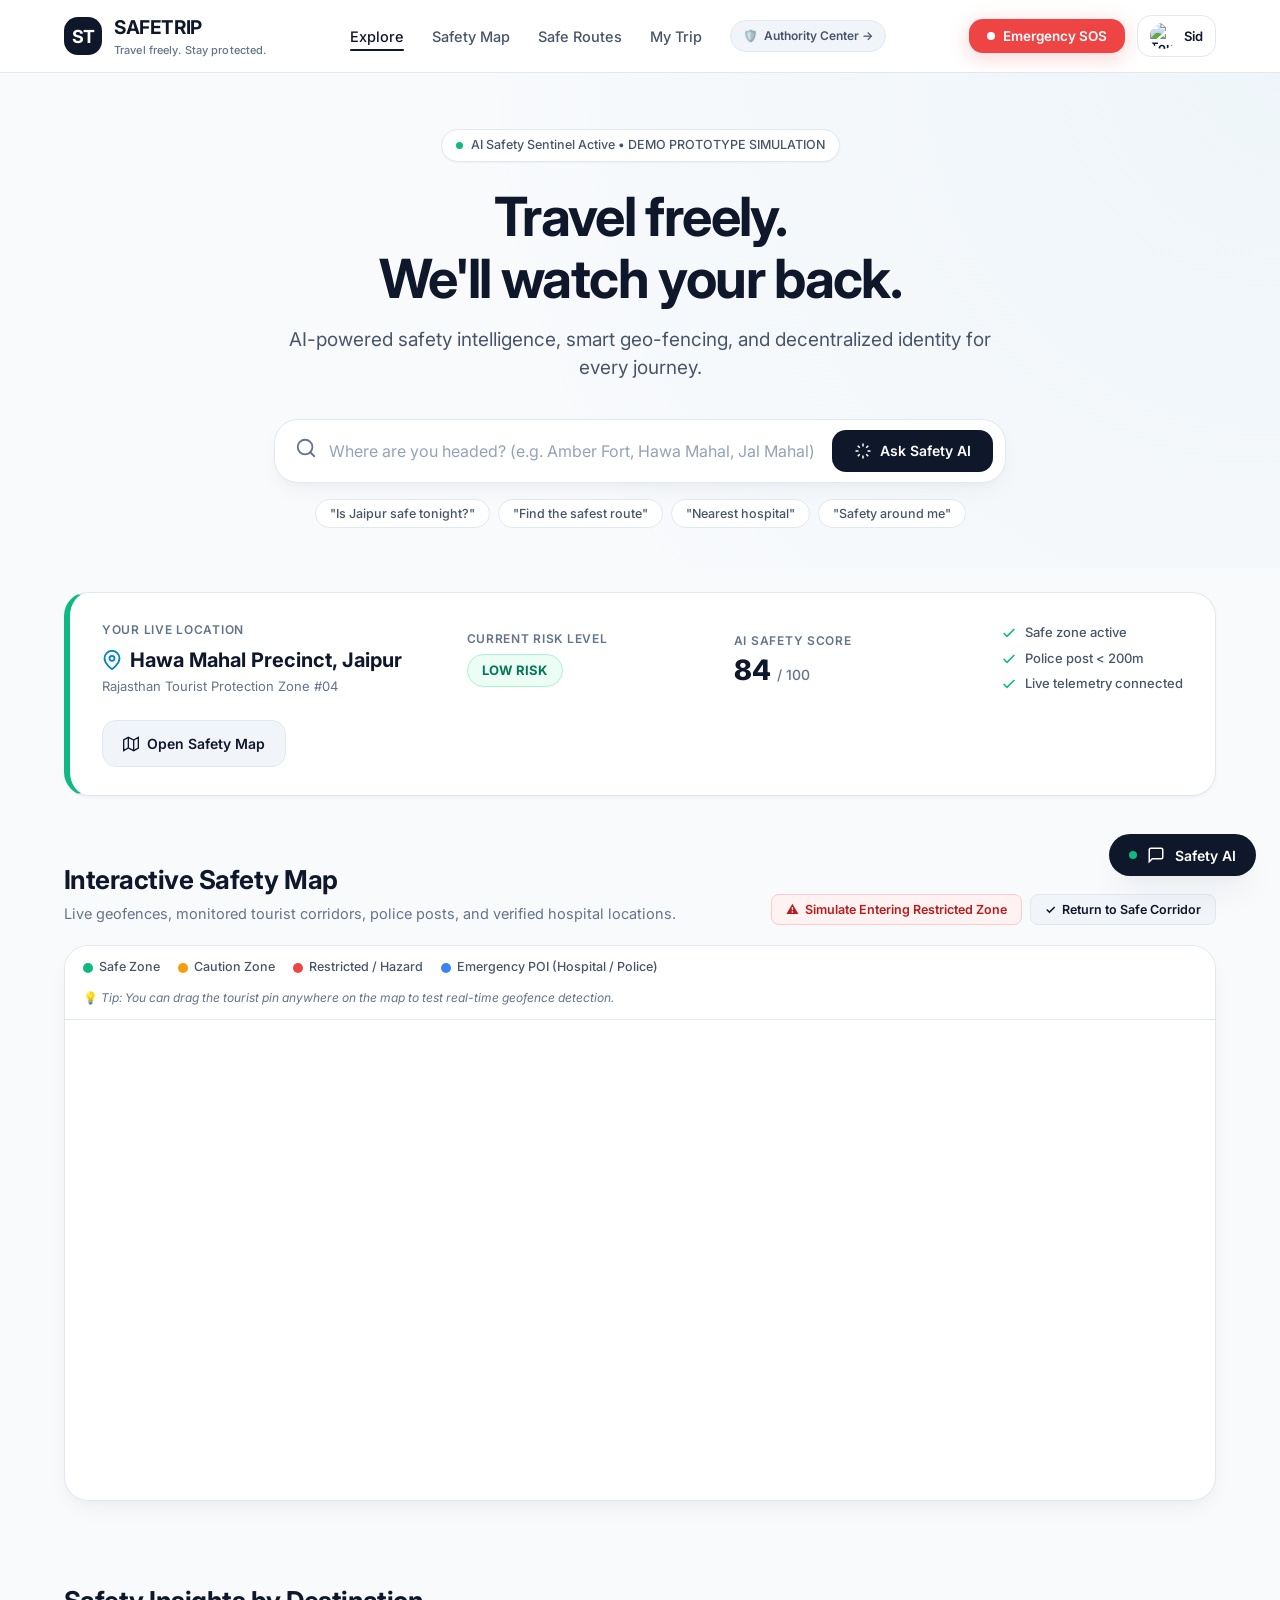
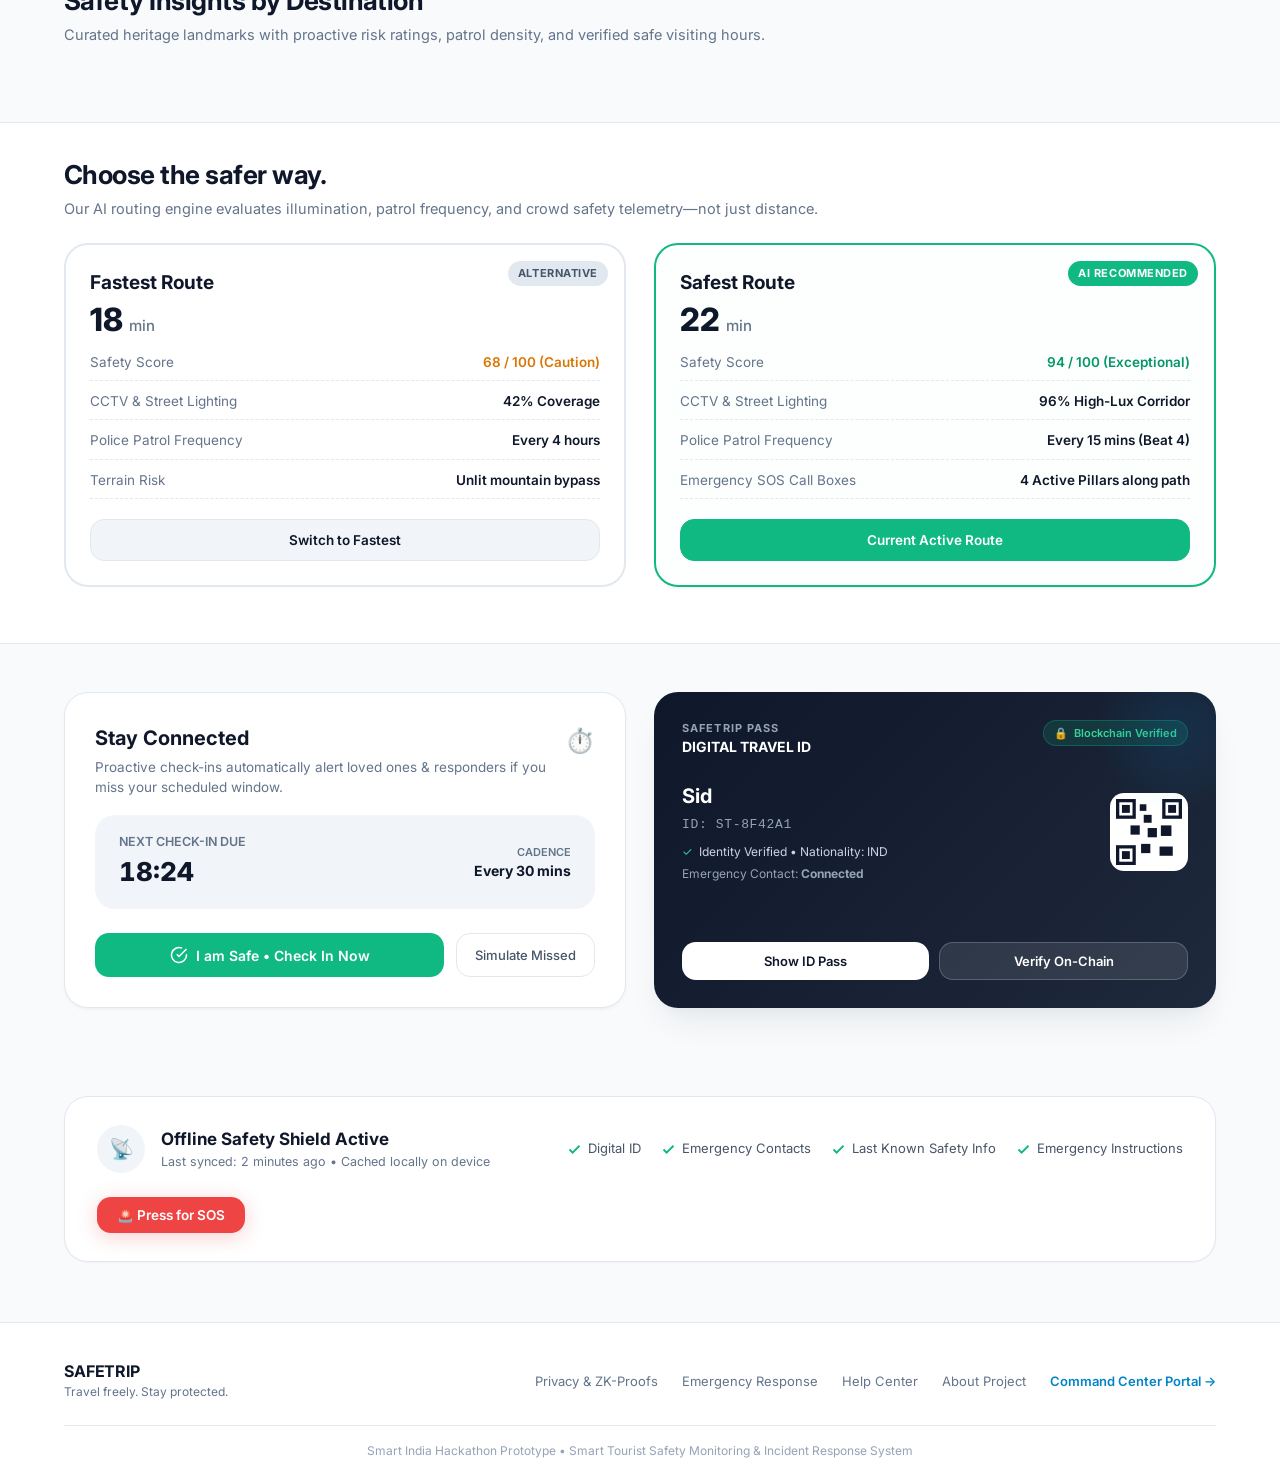
==== index.html @ a3e5d986 "feat: initial commit for SAFETRIP - Smart Tourist Safety Monitoring & Incident Response System" ====
<!DOCTYPE html>
<html lang="en">
<head>
  <meta charset="UTF-8">
  <meta name="viewport" content="width=device-width, initial-scale=1.0">
  <title>SAFETRIP — Smart Tourist Safety Monitoring & Incident Response</title>
  <meta name="description" content="AI-powered tourist safety intelligence, geofencing, blockchain digital identity, and proactive emergency incident response.">
  
  <!-- Google Fonts: Inter -->
  <link rel="preconnect" href="https://fonts.googleapis.com">
  <link rel="preconnect" href="https://fonts.gstatic.com" crossorigin>
  <link href="https://fonts.googleapis.com/css2?family=Inter:wght@400;500;600;700;800&display=swap" rel="stylesheet">
  
  <!-- Leaflet.js CSS -->
  <link rel="stylesheet" href="https://unpkg.com/leaflet@1.9.4/dist/leaflet.css" integrity="sha256-p4NxAoJBhIIN+hmNHrzRCf9tD/miZyoHS5obTRR9BMY=" crossorigin=""/>

  <!-- SAFETRIP Design System Styles -->
  <link rel="stylesheet" href="css/style.css">
</head>
<body>

  <!-- ========================================================================
       TOP NAVIGATION BAR
       ======================================================================== -->
  <header class="site-header">
    <div class="container nav-wrapper">
      <a href="index.html" class="brand-group" aria-label="SAFETRIP Homepage">
        <div class="brand-icon">ST</div>
        <div class="brand-text">
          <span class="brand-name">SAFETRIP</span>
          <span class="brand-tagline">Travel freely. Stay protected.</span>
        </div>
      </a>

      <nav aria-label="Primary Navigation">
        <ul class="nav-links">
          <li><a href="#explore" class="nav-link active">Explore</a></li>
          <li><a href="#safety-map" class="nav-link">Safety Map</a></li>
          <li><a href="#routes" class="nav-link">Safe Routes</a></li>
          <li><a href="#companion" class="nav-link">My Trip</a></li>
          <li>
            <a href="authority.html" class="authority-switch-badge" title="Access Police & Municipal Authority Command Center">
              <span>🛡️</span> Authority Center &rarr;
            </a>
          </li>
        </ul>
      </nav>

      <div class="header-actions">
        <button class="btn-sos btn-trigger-sos" id="headerSosBtn" aria-label="Trigger Emergency SOS">
          <span class="pulse-dot"></span>
          <span>Emergency SOS</span>
        </button>

        <button class="btn-profile" id="headerProfileBtn" onclick="openDigitalIdModalView('view')" aria-label="Open Digital Identity Profile">
          <img src="https://images.unsplash.com/photo-1534528741775-53994a69daeb?w=100&auto=format&fit=crop&q=80" alt="Tourist Avatar">
          <span>Sid</span>
        </button>
      </div>
    </div>
  </header>

  <main>
    <!-- ========================================================================
         HERO SECTION: SEARCH & SAFETY AI
         ======================================================================== -->
    <section class="hero-section" id="hero">
      <div class="container hero-content">
        <div class="hero-pill">
          <span class="status-indicator"></span>
          <span>AI Safety Sentinel Active • DEMO PROTOTYPE SIMULATION</span>
        </div>

        <h1 class="hero-title">
          Travel freely.<br>We'll watch your back.
        </h1>

        <p class="hero-subtitle">
          AI-powered safety intelligence, smart geo-fencing, and decentralized identity for every journey.
        </p>

        <!-- Large Search Box -->
        <div class="search-container" role="search">
          <div class="search-icon">
            <svg width="22" height="22" viewBox="0 0 24 24" fill="none" stroke="currentColor" stroke-width="2" stroke-linecap="round" stroke-linejoin="round"><circle cx="11" cy="11" r="8"></circle><line x1="21" y1="21" x2="16.65" y2="16.65"></line></svg>
          </div>
          <input 
            type="text" 
            id="destinationSearchInput" 
            class="search-input" 
            placeholder="Where are you headed? (e.g. Amber Fort, Hawa Mahal, Jal Mahal)"
            aria-label="Destination Search Query"
          >
          <button class="btn-ask-ai" id="btnAskAiSearch">
            <svg width="18" height="18" viewBox="0 0 24 24" fill="none" stroke="currentColor" stroke-width="2"><path d="M12 2v4M12 18v4M4.93 4.93l2.83 2.83M16.24 16.24l2.83 2.83M2 12h4M18 12h4M4.93 19.07l2.83-2.83M16.24 7.76l2.83-2.83"></path></svg>
            Ask Safety AI
          </button>
        </div>

        <!-- Quick Suggestions -->
        <div class="search-suggestions" aria-label="Safety Query Quick Suggestions">
          <button class="suggestion-chip" data-query="Is Jaipur safe tonight?">"Is Jaipur safe tonight?"</button>
          <button class="suggestion-chip" data-query="Find the safest route">"Find the safest route"</button>
          <button class="suggestion-chip" data-query="Nearest hospital">"Nearest hospital"</button>
          <button class="suggestion-chip" data-query="Safety around me">"Safety around me"</button>
        </div>
      </div>
    </section>

    <!-- ========================================================================
         PERSONAL SAFETY STATUS
         ======================================================================== -->
    <section class="safety-status-section" id="status" aria-label="Personal Safety Status">
      <div class="container">
        <div class="status-card state-safe" id="personalStatusCard">
          
          <div class="location-info">
            <div class="status-label">Your Live Location</div>
            <div class="location-val">
              <svg width="20" height="20" viewBox="0 0 24 24" fill="none" stroke="currentColor" stroke-width="2.2" stroke-linecap="round" stroke-linejoin="round" style="color: #0284c7;"><path d="M21 10c0 7-9 13-9 13s-9-6-9-13a9 9 0 0 1 18 0z"></path><circle cx="12" cy="10" r="3"></circle></svg>
              <span id="statusLocationText">Hawa Mahal Precinct, Jaipur</span>
            </div>
            <div class="location-sub">Rajasthan Tourist Protection Zone #04</div>
          </div>

          <div>
            <div class="status-label">Current Risk Level</div>
            <div class="risk-badge-group">
              <span class="risk-pill safe" id="statusRiskPill">LOW RISK</span>
            </div>
          </div>

          <div>
            <div class="status-label">AI Safety Score</div>
            <div class="score-display">
              <span class="score-number" id="statusScoreNum">84</span>
              <span class="score-denom">/ 100</span>
            </div>
          </div>

          <div class="status-indicators">
            <div class="indicator-item">
              <svg width="16" height="16" viewBox="0 0 24 24" fill="none" stroke="currentColor" stroke-width="2.5"><polyline points="20 6 9 17 4 12"></polyline></svg>
              <span>Safe zone active</span>
            </div>
            <div class="indicator-item">
              <svg width="16" height="16" viewBox="0 0 24 24" fill="none" stroke="currentColor" stroke-width="2.5"><polyline points="20 6 9 17 4 12"></polyline></svg>
              <span>Police post < 200m</span>
            </div>
            <div class="indicator-item">
              <svg width="16" height="16" viewBox="0 0 24 24" fill="none" stroke="currentColor" stroke-width="2.5"><polyline points="20 6 9 17 4 12"></polyline></svg>
              <span>Live telemetry connected</span>
            </div>
          </div>

          <div>
            <a href="#safety-map" class="btn-open-map">
              <svg width="16" height="16" viewBox="0 0 24 24" fill="none" stroke="currentColor" stroke-width="2"><polygon points="1 6 1 22 8 18 16 22 23 18 23 2 16 6 8 2 1 6"></polygon><line x1="8" y1="2" x2="8" y2="18"></line><line x1="16" y1="6" x2="16" y2="22"></line></svg>
              Open Safety Map
            </a>
          </div>

        </div>
      </div>
    </section>

    <!-- ========================================================================
         SAFETY MAP WITH GEOFENCES & INTERACTIVE SIMULATION
         ======================================================================== -->
    <section class="map-section" id="safety-map">
      <div class="container">
        <div class="section-head">
          <div>
            <h2 class="section-title">Interactive Safety Map</h2>
            <p class="section-desc">Live geofences, monitored tourist corridors, police posts, and verified hospital locations.</p>
          </div>

          <!-- Simulation Triggers for Hackathon Demo -->
          <div class="map-sim-controls">
            <button class="btn-sim-walk danger-sim" onclick="simulateRestrictedWalk()" title="Demonstrate entering a high risk restricted zone">
              <span>⚠️</span> Simulate Entering Restricted Zone
            </button>
            <button class="btn-sim-walk" onclick="simulateSafeWalk()" title="Return tourist marker to verified safe heritage zone">
              <span>✓</span> Return to Safe Corridor
            </button>
          </div>
        </div>

        <div class="map-wrapper">
          <!-- Toolbar & Map Legend -->
          <div class="map-toolbar">
            <div class="map-legend">
              <div class="legend-item">
                <span class="legend-dot safe"></span>
                <span>Safe Zone</span>
              </div>
              <div class="legend-item">
                <span class="legend-dot caution"></span>
                <span>Caution Zone</span>
              </div>
              <div class="legend-item">
                <span class="legend-dot restricted"></span>
                <span>Restricted / Hazard</span>
              </div>
              <div class="legend-item">
                <span class="legend-dot emergency"></span>
                <span>Emergency POI (Hospital / Police)</span>
              </div>
            </div>

            <div style="font-size: 12px; color: #64748b;">
              💡 <em>Tip: You can drag the tourist pin anywhere on the map to test real-time geofence detection.</em>
            </div>
          </div>

          <!-- Leaflet Canvas -->
          <div id="safetyMap" aria-label="Interactive Map of Jaipur Tourist Zones"></div>

          <!-- Non-intrusive Warning Banner -->
          <div class="map-alert-banner" id="mapAlertBanner" style="display: none;" role="alert">
            <div class="alert-message-group">
              <div class="alert-icon-box">⚠️</div>
              <div>
                <div class="alert-title">You've entered a restricted area.</div>
                <div class="alert-desc">Steep drop-off and unmonitored mountain terrain. Risk elevated to HIGH.</div>
              </div>
            </div>
            <div class="alert-actions">
              <a href="#routes" class="btn-safer-route" onclick="hideMapAlert()">View safer route</a>
              <button class="btn-dismiss-alert" onclick="hideMapAlert()" aria-label="Dismiss Alert">✕</button>
            </div>
          </div>
        </div>
      </div>
    </section>

    <!-- ========================================================================
         SAFETY INSIGHTS: DESTINATION CARDS
         ======================================================================== -->
    <section class="destinations-section" id="explore">
      <div class="container">
        <div class="section-head">
          <div>
            <h2 class="section-title">Safety Insights by Destination</h2>
            <p class="section-desc">Curated heritage landmarks with proactive risk ratings, patrol density, and verified safe visiting hours.</p>
          </div>
        </div>

        <div class="cards-grid" id="destinationCardsGrid">
          <!-- Populated dynamically by app.js -->
        </div>
      </div>
    </section>

    <!-- ========================================================================
         SAFEST ROUTE: "Choose the safer way"
         ======================================================================== -->
    <section class="route-section" id="routes">
      <div class="container">
        <div class="section-head">
          <div>
            <h2 class="section-title">Choose the safer way.</h2>
            <p class="section-desc">Our AI routing engine evaluates illumination, patrol frequency, and crowd safety telemetry—not just distance.</p>
          </div>
        </div>

        <div class="route-grid">
          <!-- Fastest Route Card -->
          <div class="route-card" id="routeCardFastest">
            <span class="route-badge" style="background: #e2e8f0; color: #475569;">Alternative</span>
            <h3 class="route-type-title">Fastest Route</h3>
            <div class="route-time-stat">
              18 <span>min</span>
            </div>

            <div class="route-metrics-list">
              <div class="metric-row">
                <span class="metric-label">Safety Score</span>
                <span class="metric-val" style="color: #d97706;">68 / 100 (Caution)</span>
              </div>
              <div class="metric-row">
                <span class="metric-label">CCTV & Street Lighting</span>
                <span class="metric-val">42% Coverage</span>
              </div>
              <div class="metric-row">
                <span class="metric-label">Police Patrol Frequency</span>
                <span class="metric-val">Every 4 hours</span>
              </div>
              <div class="metric-row">
                <span class="metric-label">Terrain Risk</span>
                <span class="metric-val">Unlit mountain bypass</span>
              </div>
            </div>

            <button class="btn-select-route" id="btnSelectFastestRoute">
              Switch to Fastest
            </button>
          </div>

          <!-- Safest Route Card (Recommended) -->
          <div class="route-card is-recommended" id="routeCardSafest">
            <span class="route-badge">AI Recommended</span>
            <h3 class="route-type-title">Safest Route</h3>
            <div class="route-time-stat">
              22 <span>min</span>
            </div>

            <div class="route-metrics-list">
              <div class="metric-row">
                <span class="metric-label">Safety Score</span>
                <span class="metric-val" style="color: #059669;">94 / 100 (Exceptional)</span>
              </div>
              <div class="metric-row">
                <span class="metric-label">CCTV & Street Lighting</span>
                <span class="metric-val">96% High-Lux Corridor</span>
              </div>
              <div class="metric-row">
                <span class="metric-label">Police Patrol Frequency</span>
                <span class="metric-val">Every 15 mins (Beat 4)</span>
              </div>
              <div class="metric-row">
                <span class="metric-label">Emergency SOS Call Boxes</span>
                <span class="metric-val">4 Active Pillars along path</span>
              </div>
            </div>

            <button class="btn-select-route" id="btnSelectSafestRoute">
              Current Active Route
            </button>
          </div>
        </div>
      </div>
    </section>

    <!-- ========================================================================
         SAFETY CHECK-IN & DIGITAL TOURIST ID
         ======================================================================== -->
    <section class="companion-tools-section" id="companion">
      <div class="container">
        <div class="two-col-grid">
          
          <!-- Safety Check-In Widget -->
          <div class="checkin-card">
            <div>
              <div class="checkin-head">
                <div>
                  <h3 class="checkin-title">Stay Connected</h3>
                  <p class="checkin-desc">Proactive check-ins automatically alert loved ones & responders if you miss your scheduled window.</p>
                </div>
                <span style="font-size: 24px;">⏱️</span>
              </div>

              <div class="timer-box">
                <div>
                  <div class="timer-label">Next Check-In Due</div>
                  <div class="timer-digits" id="checkInTimerDisplay">18:24</div>
                </div>
                <div style="text-align: right;">
                  <div style="font-size: 11px; color: #64748b; font-weight: 600; text-transform: uppercase;">Cadence</div>
                  <div style="font-size: 14px; font-weight: 700; color: #0f172a;">Every 30 mins</div>
                </div>
              </div>

              <!-- Missed check-in warning container (simulated via button) -->
              <div class="missed-alert-box" id="missedCheckInAlert">
                <div class="missed-alert-title">
                  <span>⚠️</span> Safety check-in missed
                </div>
                <div class="missed-alert-sub">
                  Last known location: <b>Amber Fort Outer Trails</b> • AI Risk: <b>MEDIUM</b>
                </div>
                <div class="missed-actions">
                  <button class="btn-contact-tourist" onclick="alert('Demo telemetry check: Pinging tourist device...')">
                    Contact Tourist
                  </button>
                  <button class="btn-notify-contact" onclick="alert('Demo notification dispatched to Emergency Contact: Guardian (+91 98765 12345)')">
                    Notify Emergency Contact
                  </button>
                </div>
              </div>
            </div>

            <div class="checkin-actions-row">
              <button class="btn-checkin-now" id="btnCheckInNow">
                <svg width="18" height="18" viewBox="0 0 24 24" fill="none" stroke="currentColor" stroke-width="2"><path d="M22 11.08V12a10 10 0 1 1-5.93-9.14"></path><polyline points="22 4 12 14.01 9 11.01"></polyline></svg>
                I am Safe • Check In Now
              </button>
              <button class="btn-sim-missed" id="btnSimulateMissedCheckIn" title="Simulate missed check-in to demonstrate proactive response">
                Simulate Missed
              </button>
            </div>
          </div>

          <!-- Digital Tourist Travel ID -->
          <div class="digital-id-card">
            <div>
              <div class="id-header">
                <div>
                  <div class="id-brand-chip">SAFETRIP PASS</div>
                  <div style="font-size: 14px; font-weight: 700; color: #ffffff;">DIGITAL TRAVEL ID</div>
                </div>
                <div class="id-badge">
                  <span>🔒</span> Blockchain Verified
                </div>
              </div>

              <div class="id-body">
                <div>
                  <div class="id-tourist-name">Sid</div>
                  <div class="id-number">ID: ST-8F42A1</div>
                  <div class="id-status-text">
                    <span style="color: #34d399;">✓</span> Identity Verified • Nationality: IND
                  </div>
                  <div style="font-size: 12px; color: #94a3b8; margin-top: 4px;">
                    Emergency Contact: <b>Connected</b>
                  </div>
                </div>

                <div class="id-qr-box" aria-label="Digital ID QR Code">
                  <svg viewBox="0 0 100 100">
                    <rect x="0" y="0" width="30" height="30" fill="#0f172a"/>
                    <rect x="5" y="5" width="20" height="20" fill="#ffffff"/>
                    <rect x="9" y="9" width="12" height="12" fill="#0f172a"/>
                    <rect x="70" y="0" width="30" height="30" fill="#0f172a"/>
                    <rect x="75" y="5" width="20" height="20" fill="#ffffff"/>
                    <rect x="79" y="9" width="12" height="12" fill="#0f172a"/>
                    <rect x="0" y="70" width="30" height="30" fill="#0f172a"/>
                    <rect x="5" y="75" width="20" height="20" fill="#ffffff"/>
                    <rect x="9" y="79" width="12" height="12" fill="#0f172a"/>
                    <rect x="36" y="8" width="10" height="10" fill="#0f172a"/>
                    <rect x="42" y="24" width="12" height="12" fill="#0f172a"/>
                    <rect x="22" y="40" width="14" height="14" fill="#0f172a"/>
                    <rect x="48" y="44" width="14" height="14" fill="#0f172a"/>
                    <rect x="68" y="40" width="16" height="16" fill="#0f172a"/>
                    <rect x="38" y="68" width="14" height="14" fill="#0f172a"/>
                    <rect x="66" y="72" width="20" height="14" fill="#0f172a"/>
                  </svg>
                </div>
              </div>
            </div>

            <div class="id-actions">
              <button class="btn-show-id" id="btnShowDigitalId">Show ID Pass</button>
              <button class="btn-verify-id" id="btnVerifyDigitalId">Verify On-Chain</button>
            </div>
          </div>

        </div>
      </div>
    </section>

    <!-- ========================================================================
         EMERGENCY & OFFLINE SAFETY SECTION
         ======================================================================== -->
    <section class="emergency-offline-section">
      <div class="container">
        <div class="offline-safety-card">
          <div class="offline-info-group">
            <div class="offline-icon-circle">📡</div>
            <div>
              <div class="offline-title">Offline Safety Shield Active</div>
              <div class="offline-sync-stamp">Last synced: 2 minutes ago • Cached locally on device</div>
            </div>
          </div>

          <div class="offline-checklist">
            <div class="check-pill">
              <svg width="15" height="15" viewBox="0 0 24 24" fill="none" stroke="currentColor" stroke-width="3"><polyline points="20 6 9 17 4 12"></polyline></svg>
              <span>Digital ID</span>
            </div>
            <div class="check-pill">
              <svg width="15" height="15" viewBox="0 0 24 24" fill="none" stroke="currentColor" stroke-width="3"><polyline points="20 6 9 17 4 12"></polyline></svg>
              <span>Emergency Contacts</span>
            </div>
            <div class="check-pill">
              <svg width="15" height="15" viewBox="0 0 24 24" fill="none" stroke="currentColor" stroke-width="3"><polyline points="20 6 9 17 4 12"></polyline></svg>
              <span>Last Known Safety Info</span>
            </div>
            <div class="check-pill">
              <svg width="15" height="15" viewBox="0 0 24 24" fill="none" stroke="currentColor" stroke-width="3"><polyline points="20 6 9 17 4 12"></polyline></svg>
              <span>Emergency Instructions</span>
            </div>
          </div>

          <div>
            <button class="btn-sos btn-trigger-sos" style="padding: 10px 20px;">
              🚨 Press for SOS
            </button>
          </div>
        </div>
      </div>
    </section>
  </main>

  <!-- ========================================================================
       FLOATING SAFETY AI ASSISTANT
       ======================================================================== -->
  <button class="ai-fab" id="aiFabBtn" aria-label="Open Safety AI Assistant">
    <span class="ai-fab-indicator"></span>
    <svg width="18" height="18" viewBox="0 0 24 24" fill="none" stroke="currentColor" stroke-width="2"><path d="M21 15a2 2 0 0 1-2 2H7l-4 4V5a2 2 0 0 1 2-2h14a2 2 0 0 1 2 2z"></path></svg>
    <span>Safety AI</span>
  </button>

  <!-- Slide-up AI Assistant Panel -->
  <aside class="ai-panel" id="aiPanel" aria-label="Safety AI Chat Panel">
    <div class="ai-header">
      <div>
        <div class="ai-header-title">
          <svg width="18" height="18" viewBox="0 0 24 24" fill="none" stroke="currentColor" stroke-width="2" style="color: #0284c7;"><circle cx="12" cy="12" r="10"></circle><path d="M12 16v-4"></path><path d="M12 8h.01"></path></svg>
          Safety AI
        </div>
        <div class="ai-header-sub">Ask about your surroundings, route or emergency options.</div>
      </div>
      <button class="btn-close-panel" id="btnCloseAiPanel" aria-label="Close Safety AI Panel">✕</button>
    </div>

    <div class="ai-chat-body" id="aiChatBody">
      <div class="chat-bubble assistant">
        Namaste Sid! I am your SAFETRIP AI Companion. You are currently in the <b>Hawa Mahal Heritage Precinct</b> (Safety Score: 84, Low Risk). How can I assist your journey?
      </div>
    </div>

    <div class="ai-suggestions-row">
      <button class="ai-chip">Is this area safe?</button>
      <button class="ai-chip">Find a safer route</button>
      <button class="ai-chip">Nearest hospital</button>
      <button class="ai-chip">I feel unsafe</button>
      <button class="ai-chip">Emergency numbers</button>
    </div>

    <form class="ai-input-form" id="aiInputForm">
      <input type="text" class="ai-text-input" id="aiTextInput" placeholder="Ask Safety AI anything..." aria-label="Ask Safety AI">
      <button type="submit" class="btn-send-ai">Send</button>
    </form>
  </aside>

  <!-- ========================================================================
       MODALS: SOS CONFIRMATION, DIGITAL ID, DETAILS
       ======================================================================== -->
  
  <!-- SOS Modal -->
  <div class="modal-backdrop" id="sosModal" role="dialog" aria-modal="true" aria-labelledby="sosModalTitle">
    <div class="modal-card">
      <div class="modal-header">
        <h3 class="modal-title" id="sosModalTitle">Emergency SOS Confirmation</h3>
        <button class="btn-close-panel" onclick="closeAllModals()">✕</button>
      </div>
      <div class="modal-body">
        <div class="sos-modal-content">
          <div class="sos-alert-icon-large">🚨</div>
          <div style="display: inline-block; font-size: 11px; font-weight: 700; color: #0369a1; background: #e0f2fe; border: 1px solid #bae6fd; padding: 3px 10px; border-radius: 9999px; margin-bottom: 12px; text-transform: uppercase;">
            DEMO SIMULATION • Local Prototype
          </div>
          <h4 class="sos-headline">Send emergency alert?</h4>
          <p class="sos-subtext">
            Simulates broadcasting high-precision GPS telemetry to the Authority Command Center. This is a local hackathon demonstration; no real emergency services will be contacted.
          </p>

          <div class="sos-data-box">
            <div class="sos-data-row">
              <span class="sos-data-label">Tourist ID:</span>
              <span class="sos-data-val" id="sosTouristIdVal">ST-8F42A1</span>
            </div>
            <div class="sos-data-row">
              <span class="sos-data-label">Live GPS Location:</span>
              <span class="sos-data-val" id="sosLocationVal">26.9239° N, 75.8267° E</span>
            </div>
            <div class="sos-data-row">
              <span class="sos-data-label">Timestamp:</span>
              <span class="sos-data-val" id="sosTimestampVal">10:42 AM</span>
            </div>
            <div class="sos-data-row">
              <span class="sos-data-label">Priority:</span>
              <span class="sos-data-val" style="color: #ef4444;" id="sosRiskVal">EMERGENCY ESCALATION</span>
            </div>
          </div>
        </div>
      </div>
      <div class="modal-footer">
        <button class="btn-cancel-modal" id="btnCancelSos">Cancel</button>
        <button class="btn-confirm-sos" id="btnConfirmSos">Send Demo SOS Now</button>
      </div>
    </div>
  </div>

  <!-- Digital ID Pass Modal -->
  <div class="modal-backdrop" id="digitalIdModal" role="dialog" aria-modal="true">
    <div class="modal-card">
      <div class="modal-header">
        <h3 class="modal-title">Verified Travel Identity</h3>
        <button class="btn-close-panel" onclick="closeAllModals()">✕</button>
      </div>
      <div class="modal-body" id="digitalIdModalContent">
        <!-- Content populated via app.js -->
      </div>
      <div class="modal-footer">
        <button class="btn-cancel-modal" onclick="closeAllModals()" style="background: #0f172a; color: #ffffff;">Close</button>
      </div>
    </div>
  </div>

  <!-- Destination Details Modal -->
  <div class="modal-backdrop" id="detailsModal" role="dialog" aria-modal="true">
    <div class="modal-card">
      <div class="modal-header">
        <h3 class="modal-title">Destination Safety Intelligence</h3>
        <button class="btn-close-panel" onclick="closeAllModals()">✕</button>
      </div>
      <div class="modal-body" id="detailsModalContent">
        <!-- Content populated dynamically -->
      </div>
      <div class="modal-footer">
        <button class="btn-cancel-modal" onclick="closeAllModals()" style="background: #0f172a; color: #ffffff;">Done</button>
      </div>
    </div>
  </div>

  <!-- ========================================================================
       MINIMAL PREMIUM FOOTER
       ======================================================================== -->
  <footer class="site-footer">
    <div class="container">
      <div class="footer-content">
        <div class="footer-brand-wrap">
          <div class="footer-logo">SAFETRIP</div>
          <div class="footer-tagline">Travel freely. Stay protected.</div>
        </div>

        <ul class="footer-links">
          <li><a href="#hero">Privacy & ZK-Proofs</a></li>
          <li><a href="#safety-map">Emergency Response</a></li>
          <li><a href="#status">Help Center</a></li>
          <li><a href="#routes">About Project</a></li>
          <li><a href="authority.html" style="font-weight: 600; color: #0284c7;">Command Center Portal &rarr;</a></li>
        </ul>
      </div>

      <div class="footer-bottom">
        Smart India Hackathon Prototype • Smart Tourist Safety Monitoring & Incident Response System
      </div>
    </div>
  </footer>

  <!-- Leaflet JS -->
  <script src="https://unpkg.com/leaflet@1.9.4/dist/leaflet.js" integrity="sha256-20nQCchB9co0qIjJZRGuk2/Z9VM+kNiyxNV1lvTlZBo=" crossorigin=""></script>
  
  <!-- SAFETRIP Scripts -->
  <script src="js/data.js"></script>
  <script src="js/map.js"></script>
  <script src="js/app.js"></script>
</body>
</html>
---- css/style.css ----
/* ==========================================================================
   SAFETRIP - DESIGN SYSTEM & TOURIST COMPANION STYLES
   Smart Tourist Safety Monitoring & Incident Response System
   ========================================================================== */

:root {
  /* Surface & Neutrals */
  --bg-app: #f8fafc;
  --bg-surface: #ffffff;
  --bg-surface-subtle: #f1f5f9;
  --bg-surface-elevated: #ffffff;
  
  /* Text & Primary Brand */
  --text-primary: #0f172a;
  --text-secondary: #475569;
  --text-muted: #64748b;
  --text-subtle: #94a3b8;
  --border-subtle: #e2e8f0;
  --border-strong: #cbd5e1;

  /* Primary Deep Navy/Charcoal */
  --brand-navy: #0f172a;
  --brand-navy-hover: #1e293b;
  --brand-accent: #0284c7;
  --brand-accent-hover: #0369a1;

  /* Semantic Safety Colors */
  --color-safe: #10b981;
  --color-safe-dark: #047857;
  --color-safe-bg: #ecfdf5;
  --color-safe-border: #a7f3d0;

  --color-caution: #f59e0b;
  --color-caution-dark: #b45309;
  --color-caution-bg: #fffbeb;
  --color-caution-border: #fde68a;

  --color-emergency: #ef4444;
  --color-emergency-dark: #b91c1c;
  --color-emergency-bg: #fef2f2;
  --color-emergency-border: #fecaca;

  --color-info: #3b82f6;
  --color-info-dark: #1d4ed8;
  --color-info-bg: #eff6ff;
  --color-info-border: #bfdbfe;

  /* Geometry & Elevation */
  --radius-sm: 8px;
  --radius-md: 14px;
  --radius-lg: 20px;
  --radius-xl: 24px;
  --radius-full: 9999px;

  --shadow-xs: 0 1px 2px 0 rgba(15, 23, 42, 0.04);
  --shadow-sm: 0 2px 4px -1px rgba(15, 23, 42, 0.05), 0 1px 2px -1px rgba(15, 23, 42, 0.03);
  --shadow-md: 0 10px 25px -5px rgba(15, 23, 42, 0.05), 0 4px 10px -4px rgba(15, 23, 42, 0.03);
  --shadow-lg: 0 20px 35px -8px rgba(15, 23, 42, 0.07), 0 8px 16px -6px rgba(15, 23, 42, 0.04);
  --shadow-sos: 0 4px 20px rgba(239, 68, 68, 0.25);

  --font-sans: 'Inter', -apple-system, BlinkMacSystemFont, "Segoe UI", Roboto, sans-serif;
  --max-width: 1200px;
  --transition-smooth: all 0.2s cubic-bezier(0.16, 1, 0.3, 1);
}

/* Reset & Base Setup */
*, *::before, *::after {
  box-sizing: border-box;
  margin: 0;
  padding: 0;
}

html {
  font-family: var(--font-sans);
  background-color: var(--bg-app);
  color: var(--text-primary);
  scroll-behavior: smooth;
  text-rendering: optimizeLegibility;
  -webkit-font-smoothing: antialiased;
  -moz-osx-font-smoothing: grayscale;
}

body {
  min-height: 100vh;
  display: flex;
  flex-direction: column;
  line-height: 1.5;
  overflow-x: hidden;
}

a {
  color: inherit;
  text-decoration: none;
}

button, input, select, textarea {
  font-family: inherit;
  font-size: inherit;
  color: inherit;
}

button {
  cursor: pointer;
  border: none;
  background: none;
  transition: var(--transition-smooth);
}

button:focus-visible, a:focus-visible, input:focus-visible {
  outline: 2px solid var(--brand-accent);
  outline-offset: 2px;
}

img {
  max-width: 100%;
  height: auto;
  display: block;
}

.container {
  width: 100%;
  max-width: var(--max-width);
  margin-left: auto;
  margin-right: auto;
  padding-left: 24px;
  padding-right: 24px;
}

/* ==========================================================================
   NAVIGATION BAR
   ========================================================================== */
.site-header {
  position: sticky;
  top: 0;
  z-index: 1000;
  background-color: rgba(255, 255, 255, 0.94);
  backdrop-filter: blur(12px);
  border-bottom: 1px solid var(--border-subtle);
  transition: var(--transition-smooth);
}

.nav-wrapper {
  display: flex;
  align-items: center;
  justify-content: space-between;
  height: 72px;
  gap: 16px;
}

.brand-group {
  display: flex;
  align-items: center;
  gap: 12px;
  text-decoration: none;
}

.brand-icon {
  width: 38px;
  height: 38px;
  border-radius: var(--radius-md);
  background-color: var(--brand-navy);
  color: #ffffff;
  display: flex;
  align-items: center;
  justify-content: center;
  font-size: 18px;
  font-weight: 700;
  letter-spacing: -0.5px;
}

.brand-text {
  display: flex;
  flex-direction: column;
}

.brand-name {
  font-size: 19px;
  font-weight: 700;
  letter-spacing: -0.02em;
  color: var(--brand-navy);
}

.brand-tagline {
  font-size: 11px;
  color: var(--text-muted);
  font-weight: 500;
  letter-spacing: 0.01em;
}

.nav-links {
  display: flex;
  align-items: center;
  gap: 28px;
  list-style: none;
}

.nav-link {
  font-size: 14.5px;
  font-weight: 500;
  color: var(--text-secondary);
  transition: var(--transition-smooth);
  position: relative;
  padding: 6px 0;
}

.nav-link:hover, .nav-link.active {
  color: var(--brand-navy);
}

.nav-link.active::after {
  content: "";
  position: absolute;
  bottom: 0;
  left: 0;
  right: 0;
  height: 2px;
  background-color: var(--brand-navy);
  border-radius: var(--radius-full);
}

.authority-switch-badge {
  display: inline-flex;
  align-items: center;
  gap: 6px;
  padding: 6px 12px;
  background-color: var(--bg-surface-subtle);
  border: 1px solid var(--border-subtle);
  border-radius: var(--radius-full);
  font-size: 12px;
  font-weight: 600;
  color: var(--text-secondary);
  transition: var(--transition-smooth);
}

.authority-switch-badge:hover {
  background-color: var(--brand-navy);
  color: #ffffff;
  border-color: var(--brand-navy);
}

.header-actions {
  display: flex;
  align-items: center;
  gap: 12px;
}

.btn-sos {
  display: inline-flex;
  align-items: center;
  gap: 8px;
  padding: 9px 18px;
  background-color: var(--color-emergency);
  color: #ffffff;
  font-size: 13.5px;
  font-weight: 600;
  border-radius: var(--radius-md);
  box-shadow: var(--shadow-sos);
  transition: var(--transition-smooth);
}

.btn-sos:hover {
  background-color: var(--color-emergency-dark);
  transform: translateY(-1px);
}

.btn-sos .pulse-dot {
  width: 8px;
  height: 8px;
  border-radius: 50%;
  background: #ffffff;
  animation: pulseSOS 2s infinite ease-in-out;
}

@keyframes pulseSOS {
  0% { transform: scale(0.9); opacity: 0.9; }
  50% { transform: scale(1.3); opacity: 1; }
  100% { transform: scale(0.9); opacity: 0.9; }
}

.btn-profile {
  display: inline-flex;
  align-items: center;
  gap: 8px;
  padding: 7px 12px;
  border-radius: var(--radius-md);
  background-color: var(--bg-surface);
  border: 1px solid var(--border-subtle);
  font-size: 13px;
  font-weight: 600;
  color: var(--text-primary);
  transition: var(--transition-smooth);
}

.btn-profile:hover {
  border-color: var(--border-strong);
  background-color: var(--bg-surface-subtle);
}

.btn-profile img {
  width: 26px;
  height: 26px;
  border-radius: 50%;
  object-fit: cover;
}

.mobile-menu-toggle {
  display: none;
  font-size: 20px;
  color: var(--text-primary);
  padding: 8px;
}

/* ==========================================================================
   HERO SECTION
   ========================================================================== */
.hero-section {
  padding: 56px 0 40px;
  background: radial-gradient(circle at top right, rgba(2, 132, 199, 0.04), transparent 60%);
}

.hero-content {
  text-align: center;
  max-width: 780px;
  margin: 0 auto;
}

.hero-pill {
  display: inline-flex;
  align-items: center;
  gap: 8px;
  padding: 6px 14px;
  background-color: #ffffff;
  border: 1px solid var(--border-subtle);
  border-radius: var(--radius-full);
  font-size: 12.5px;
  font-weight: 500;
  color: var(--text-secondary);
  margin-bottom: 24px;
  box-shadow: var(--shadow-xs);
}

.hero-pill .status-indicator {
  width: 7px;
  height: 7px;
  border-radius: 50%;
  background-color: var(--color-safe);
}

.hero-title {
  font-size: clamp(34px, 5vw, 54px);
  font-weight: 700;
  letter-spacing: -0.03em;
  line-height: 1.15;
  color: var(--brand-navy);
  margin-bottom: 16px;
}

.hero-subtitle {
  font-size: clamp(16px, 2.2vw, 19px);
  color: var(--text-secondary);
  font-weight: 400;
  margin-bottom: 36px;
  line-height: 1.5;
}

/* Big Search Bar */
.search-container {
  background: #ffffff;
  border: 1px solid var(--border-subtle);
  border-radius: var(--radius-xl);
  padding: 10px 12px 10px 20px;
  box-shadow: var(--shadow-md);
  display: flex;
  align-items: center;
  gap: 12px;
  transition: var(--transition-smooth);
}

.search-container:focus-within {
  border-color: var(--brand-navy);
  box-shadow: var(--shadow-lg);
}

.search-icon {
  color: var(--text-muted);
  flex-shrink: 0;
}

.search-input {
  border: none;
  background: transparent;
  outline: none;
  font-size: 16px;
  font-weight: 400;
  color: var(--text-primary);
  width: 100%;
}

.search-input::placeholder {
  color: var(--text-subtle);
}

.btn-ask-ai {
  display: inline-flex;
  align-items: center;
  gap: 8px;
  padding: 12px 22px;
  background-color: var(--brand-navy);
  color: #ffffff;
  font-size: 14px;
  font-weight: 600;
  border-radius: var(--radius-md);
  flex-shrink: 0;
  transition: var(--transition-smooth);
}

.btn-ask-ai:hover {
  background-color: var(--brand-navy-hover);
  transform: translateY(-1px);
}

.search-suggestions {
  display: flex;
  align-items: center;
  justify-content: center;
  flex-wrap: wrap;
  gap: 8px;
  margin-top: 16px;
}

.suggestion-chip {
  padding: 6px 14px;
  background-color: #ffffff;
  border: 1px solid var(--border-subtle);
  border-radius: var(--radius-full);
  font-size: 12.5px;
  color: var(--text-secondary);
  font-weight: 500;
  transition: var(--transition-smooth);
}

.suggestion-chip:hover {
  border-color: var(--brand-navy);
  color: var(--brand-navy);
  background-color: var(--bg-surface-subtle);
}

/* ==========================================================================
   PERSONAL SAFETY STATUS CARD
   ========================================================================== */
.safety-status-section {
  padding: 24px 0 40px;
}

.status-card {
  background-color: #ffffff;
  border: 1px solid var(--border-subtle);
  border-radius: var(--radius-xl);
  padding: 28px 32px;
  box-shadow: var(--shadow-sm);
  display: grid;
  grid-template-columns: 1.4fr 1fr 1fr auto;
  gap: 24px;
  align-items: center;
  transition: var(--transition-smooth);
}

.status-card.state-safe {
  border-left: 6px solid var(--color-safe);
}

.status-card.state-caution {
  border-left: 6px solid var(--color-caution);
}

.status-card.state-emergency,
.status-card.state-high {
  border-left: 6px solid var(--color-emergency);
  background-color: #fffaf9;
}

.status-label {
  font-size: 12px;
  font-weight: 600;
  text-transform: uppercase;
  letter-spacing: 0.06em;
  color: var(--text-muted);
  margin-bottom: 6px;
}

.location-info .location-val {
  font-size: 20px;
  font-weight: 700;
  color: var(--brand-navy);
  display: flex;
  align-items: center;
  gap: 8px;
}

.location-info .location-sub {
  font-size: 13px;
  color: var(--text-muted);
  margin-top: 2px;
}

.risk-badge-group {
  display: flex;
  align-items: center;
  gap: 10px;
}

.risk-pill {
  display: inline-flex;
  align-items: center;
  gap: 6px;
  padding: 6px 14px;
  border-radius: var(--radius-full);
  font-size: 13px;
  font-weight: 700;
  letter-spacing: 0.02em;
}

.risk-pill.safe {
  background-color: var(--color-safe-bg);
  color: var(--color-safe-dark);
  border: 1px solid var(--color-safe-border);
}

.risk-pill.caution {
  background-color: var(--color-caution-bg);
  color: var(--color-caution-dark);
  border: 1px solid var(--color-caution-border);
}

.risk-pill.high, .risk-pill.emergency {
  background-color: var(--color-emergency-bg);
  color: var(--color-emergency-dark);
  border: 1px solid var(--color-emergency-border);
}

.score-display {
  display: flex;
  align-items: baseline;
  gap: 6px;
}

.score-number {
  font-size: 28px;
  font-weight: 800;
  color: var(--brand-navy);
  line-height: 1;
}

.score-denom {
  font-size: 14px;
  color: var(--text-muted);
  font-weight: 500;
}

.status-indicators {
  display: flex;
  flex-direction: column;
  gap: 6px;
}

.indicator-item {
  display: flex;
  align-items: center;
  gap: 8px;
  font-size: 13px;
  color: var(--text-secondary);
  font-weight: 500;
}

.indicator-item svg {
  color: var(--color-safe);
  flex-shrink: 0;
}

.btn-open-map {
  padding: 12px 20px;
  background-color: var(--bg-surface-subtle);
  border: 1px solid var(--border-subtle);
  color: var(--brand-navy);
  font-size: 14px;
  font-weight: 600;
  border-radius: var(--radius-md);
  white-space: nowrap;
  display: inline-flex;
  align-items: center;
  gap: 8px;
  transition: var(--transition-smooth);
}

.btn-open-map:hover {
  background-color: var(--brand-navy);
  color: #ffffff;
  border-color: var(--brand-navy);
}

/* ==========================================================================
   INTERACTIVE SAFETY MAP SECTION
   ========================================================================== */
.map-section {
  padding: 24px 0 48px;
}

.section-head {
  display: flex;
  align-items: flex-end;
  justify-content: space-between;
  margin-bottom: 20px;
  gap: 16px;
  flex-wrap: wrap;
}

.section-title {
  font-size: 26px;
  font-weight: 700;
  color: var(--brand-navy);
  letter-spacing: -0.02em;
}

.section-desc {
  font-size: 14.5px;
  color: var(--text-muted);
  margin-top: 4px;
}

.map-wrapper {
  position: relative;
  background-color: #ffffff;
  border: 1px solid var(--border-subtle);
  border-radius: var(--radius-xl);
  overflow: hidden;
  box-shadow: var(--shadow-md);
}

.map-toolbar {
  padding: 12px 18px;
  background-color: #ffffff;
  border-bottom: 1px solid var(--border-subtle);
  display: flex;
  align-items: center;
  justify-content: space-between;
  gap: 12px;
  flex-wrap: wrap;
}

.map-legend {
  display: flex;
  align-items: center;
  gap: 18px;
  flex-wrap: wrap;
}

.legend-item {
  display: flex;
  align-items: center;
  gap: 6px;
  font-size: 12.5px;
  font-weight: 500;
  color: var(--text-secondary);
}

.legend-dot {
  width: 10px;
  height: 10px;
  border-radius: 50%;
}

.legend-dot.safe { background-color: var(--color-safe); }
.legend-dot.caution { background-color: var(--color-caution); }
.legend-dot.restricted { background-color: var(--color-emergency); }
.legend-dot.emergency { background-color: var(--color-info); }

.map-sim-controls {
  display: flex;
  align-items: center;
  gap: 8px;
}

.btn-sim-walk {
  padding: 7px 14px;
  background-color: var(--bg-surface-subtle);
  border: 1px solid var(--border-subtle);
  border-radius: var(--radius-sm);
  font-size: 12.5px;
  font-weight: 600;
  color: var(--text-primary);
  display: inline-flex;
  align-items: center;
  gap: 6px;
  transition: var(--transition-smooth);
}

.btn-sim-walk:hover {
  background-color: var(--brand-navy);
  color: #ffffff;
}

.btn-sim-walk.danger-sim {
  border-color: var(--color-emergency-border);
  color: var(--color-emergency-dark);
  background-color: var(--color-emergency-bg);
}

.btn-sim-walk.danger-sim:hover {
  background-color: var(--color-emergency);
  color: #ffffff;
}

#safetyMap {
  width: 100%;
  height: 480px;
  z-index: 1;
}

/* Non-intrusive Warning Banner inside Map */
.map-alert-banner {
  position: absolute;
  top: 68px;
  left: 20px;
  right: 20px;
  z-index: 500;
  background-color: #ffffff;
  border: 1px solid var(--color-emergency-border);
  border-left: 6px solid var(--color-emergency);
  border-radius: var(--radius-md);
  padding: 14px 18px;
  box-shadow: var(--shadow-lg);
  display: flex;
  align-items: center;
  justify-content: space-between;
  gap: 14px;
  animation: slideDownAlert 0.3s ease-out;
}

@keyframes slideDownAlert {
  from { transform: translateY(-16px); opacity: 0; }
  to { transform: translateY(0); opacity: 1; }
}

.alert-message-group {
  display: flex;
  align-items: center;
  gap: 12px;
}

.alert-icon-box {
  width: 34px;
  height: 34px;
  border-radius: 50%;
  background-color: var(--color-emergency-bg);
  color: var(--color-emergency);
  display: flex;
  align-items: center;
  justify-content: center;
  font-size: 18px;
  flex-shrink: 0;
}

.alert-title {
  font-size: 14px;
  font-weight: 700;
  color: var(--color-emergency-dark);
}

.alert-desc {
  font-size: 12.5px;
  color: var(--text-secondary);
}

.alert-actions {
  display: flex;
  align-items: center;
  gap: 8px;
  flex-shrink: 0;
}

.btn-safer-route {
  padding: 6px 14px;
  background-color: var(--brand-navy);
  color: #ffffff;
  font-size: 12.5px;
  font-weight: 600;
  border-radius: var(--radius-sm);
}

.btn-dismiss-alert {
  padding: 6px;
  color: var(--text-muted);
  border-radius: var(--radius-sm);
}

.btn-dismiss-alert:hover {
  background-color: var(--bg-surface-subtle);
  color: var(--text-primary);
}

/* ==========================================================================
   SAFETY INSIGHTS DESTINATION CARDS
   ========================================================================== */
.destinations-section {
  padding: 32px 0 56px;
}

.cards-grid {
  display: grid;
  grid-template-columns: repeat(auto-fill, minmax(260px, 1fr));
  gap: 24px;
}

.destination-card {
  background-color: #ffffff;
  border: 1px solid var(--border-subtle);
  border-radius: var(--radius-xl);
  overflow: hidden;
  box-shadow: var(--shadow-xs);
  transition: var(--transition-smooth);
  display: flex;
  flex-direction: column;
}

.destination-card:hover {
  transform: translateY(-3px);
  box-shadow: var(--shadow-md);
  border-color: var(--border-strong);
}

.card-img-wrapper {
  position: relative;
  height: 180px;
  overflow: hidden;
}

.card-img {
  width: 100%;
  height: 100%;
  object-fit: cover;
  transition: transform 0.4s ease;
}

.destination-card:hover .card-img {
  transform: scale(1.04);
}

.card-score-badge {
  position: absolute;
  top: 12px;
  right: 12px;
  background-color: rgba(255, 255, 255, 0.95);
  backdrop-filter: blur(8px);
  padding: 4px 10px;
  border-radius: var(--radius-full);
  font-size: 12px;
  font-weight: 700;
  color: var(--brand-navy);
  box-shadow: var(--shadow-xs);
  display: flex;
  align-items: center;
  gap: 4px;
}

.card-score-badge .score-val {
  color: var(--color-safe-dark);
}

.card-score-badge.caution .score-val {
  color: var(--color-caution-dark);
}

.card-body {
  padding: 18px 20px 20px;
  display: flex;
  flex-direction: column;
  flex-grow: 1;
}

.card-header-row {
  display: flex;
  align-items: baseline;
  justify-content: space-between;
  margin-bottom: 6px;
}

.card-title {
  font-size: 17px;
  font-weight: 700;
  color: var(--brand-navy);
  letter-spacing: -0.01em;
}

.card-distance {
  font-size: 12.5px;
  color: var(--text-muted);
  font-weight: 500;
}

.card-location {
  font-size: 13px;
  color: var(--text-secondary);
  margin-bottom: 12px;
}

.card-status-badge {
  display: inline-flex;
  align-items: center;
  gap: 6px;
  font-size: 11.5px;
  font-weight: 700;
  padding: 3px 10px;
  border-radius: var(--radius-full);
  margin-bottom: 14px;
  width: fit-content;
}

.card-status-badge.safe {
  background-color: var(--color-safe-bg);
  color: var(--color-safe-dark);
}

.card-status-badge.caution {
  background-color: var(--color-caution-bg);
  color: var(--color-caution-dark);
}

.card-footer {
  margin-top: auto;
  padding-top: 14px;
  border-top: 1px solid var(--border-subtle);
  display: flex;
  align-items: center;
  justify-content: space-between;
}

.btn-card-details {
  font-size: 13px;
  font-weight: 600;
  color: var(--brand-navy);
  display: inline-flex;
  align-items: center;
  gap: 4px;
  transition: var(--transition-smooth);
}

.btn-card-details:hover {
  color: var(--brand-accent);
  gap: 7px;
}

/* ==========================================================================
   SAFEST ROUTE SECTION
   ========================================================================== */
.route-section {
  padding: 32px 0 56px;
  background-color: #ffffff;
  border-top: 1px solid var(--border-subtle);
  border-bottom: 1px solid var(--border-subtle);
}

.route-grid {
  display: grid;
  grid-template-columns: 1fr 1fr;
  gap: 28px;
  margin-top: 24px;
}

.route-card {
  border: 2px solid var(--border-subtle);
  border-radius: var(--radius-xl);
  padding: 24px;
  background-color: var(--bg-surface);
  transition: var(--transition-smooth);
  position: relative;
}

.route-card:hover {
  border-color: var(--border-strong);
}

.route-card.is-recommended {
  border-color: var(--color-safe);
  background-color: #fcfffd;
  box-shadow: var(--shadow-sm);
}

.route-badge {
  position: absolute;
  top: 16px;
  right: 16px;
  padding: 4px 10px;
  border-radius: var(--radius-full);
  font-size: 11px;
  font-weight: 700;
  text-transform: uppercase;
  letter-spacing: 0.05em;
}

.route-card.is-recommended .route-badge {
  background-color: var(--color-safe);
  color: #ffffff;
}

.route-type-title {
  font-size: 19px;
  font-weight: 700;
  color: var(--brand-navy);
  margin-bottom: 6px;
}

.route-time-stat {
  font-size: 32px;
  font-weight: 800;
  color: var(--brand-navy);
  line-height: 1;
  margin-bottom: 16px;
}

.route-time-stat span {
  font-size: 15px;
  font-weight: 500;
  color: var(--text-muted);
}

.route-metrics-list {
  display: flex;
  flex-direction: column;
  gap: 10px;
  margin-bottom: 20px;
}

.metric-row {
  display: flex;
  justify-content: space-between;
  align-items: center;
  font-size: 13.5px;
  padding-bottom: 8px;
  border-bottom: 1px dashed var(--border-subtle);
}

.metric-label {
  color: var(--text-muted);
}

.metric-val {
  font-weight: 600;
  color: var(--text-primary);
}

.btn-select-route {
  width: 100%;
  padding: 12px;
  border-radius: var(--radius-md);
  font-size: 13.5px;
  font-weight: 600;
  text-align: center;
  background-color: var(--bg-surface-subtle);
  color: var(--brand-navy);
  border: 1px solid var(--border-subtle);
}

.route-card.is-recommended .btn-select-route {
  background-color: var(--color-safe);
  color: #ffffff;
  border-color: var(--color-safe);
}

.route-card.is-recommended .btn-select-route:hover {
  background-color: var(--color-safe-dark);
}

/* ==========================================================================
   SAFETY CHECK-IN & DIGITAL ID SECTION
   ========================================================================== */
.companion-tools-section {
  padding: 48px 0;
}

.two-col-grid {
  display: grid;
  grid-template-columns: 1fr 1fr;
  gap: 28px;
}

/* Check-in Widget */
.checkin-card {
  background-color: #ffffff;
  border: 1px solid var(--border-subtle);
  border-radius: var(--radius-xl);
  padding: 30px;
  box-shadow: var(--shadow-sm);
  display: flex;
  flex-direction: column;
  justify-content: space-between;
}

.checkin-head {
  display: flex;
  justify-content: space-between;
  align-items: flex-start;
  margin-bottom: 18px;
}

.checkin-title {
  font-size: 20px;
  font-weight: 700;
  color: var(--brand-navy);
}

.checkin-desc {
  font-size: 13.5px;
  color: var(--text-muted);
  margin-top: 4px;
}

.timer-box {
  background-color: var(--bg-surface-subtle);
  border-radius: var(--radius-lg);
  padding: 18px 24px;
  margin: 16px 0 24px;
  display: flex;
  align-items: center;
  justify-content: space-between;
}

.timer-label {
  font-size: 12.5px;
  font-weight: 600;
  text-transform: uppercase;
  color: var(--text-muted);
}

.timer-digits {
  font-size: 26px;
  font-weight: 800;
  font-variant-numeric: tabular-nums;
  color: var(--brand-navy);
}

.checkin-actions-row {
  display: flex;
  gap: 12px;
}

.btn-checkin-now {
  flex: 1;
  padding: 13px;
  background-color: var(--color-safe);
  color: #ffffff;
  border-radius: var(--radius-md);
  font-size: 14px;
  font-weight: 600;
  display: inline-flex;
  align-items: center;
  justify-content: center;
  gap: 8px;
}

.btn-checkin-now:hover {
  background-color: var(--color-safe-dark);
}

.btn-sim-missed {
  padding: 13px 18px;
  background-color: #ffffff;
  border: 1px solid var(--border-subtle);
  color: var(--text-secondary);
  border-radius: var(--radius-md);
  font-size: 13px;
  font-weight: 500;
}

.btn-sim-missed:hover {
  background-color: var(--color-caution-bg);
  border-color: var(--color-caution-border);
  color: var(--color-caution-dark);
}

/* Missed Checkin Alert Box */
.missed-alert-box {
  background-color: var(--color-caution-bg);
  border: 1px solid var(--color-caution-border);
  border-radius: var(--radius-md);
  padding: 16px;
  margin-top: 16px;
  display: none; /* toggled via JS */
  animation: fadeIn 0.3s ease;
}

@keyframes fadeIn {
  from { opacity: 0; transform: translateY(4px); }
  to { opacity: 1; transform: translateY(0); }
}

.missed-alert-title {
  font-size: 14px;
  font-weight: 700;
  color: var(--color-caution-dark);
  display: flex;
  align-items: center;
  gap: 8px;
  margin-bottom: 4px;
}

.missed-alert-sub {
  font-size: 12.5px;
  color: var(--text-secondary);
  margin-bottom: 12px;
}

.missed-actions {
  display: flex;
  gap: 8px;
}

.btn-contact-tourist, .btn-notify-contact {
  padding: 6px 12px;
  border-radius: var(--radius-sm);
  font-size: 12px;
  font-weight: 600;
}

.btn-contact-tourist {
  background-color: var(--color-caution-dark);
  color: #ffffff;
}

.btn-notify-contact {
  background-color: #ffffff;
  border: 1px solid var(--color-caution-border);
  color: var(--color-caution-dark);
}

/* Digital ID Pass Card */
.digital-id-card {
  background: linear-gradient(135deg, #0f172a 0%, #1e293b 100%);
  color: #ffffff;
  border-radius: var(--radius-xl);
  padding: 28px;
  box-shadow: var(--shadow-lg);
  display: flex;
  flex-direction: column;
  justify-content: space-between;
  position: relative;
  overflow: hidden;
}

.digital-id-card::before {
  content: "";
  position: absolute;
  top: -40px;
  right: -40px;
  width: 160px;
  height: 160px;
  border-radius: 50%;
  background: radial-gradient(circle, rgba(2, 132, 199, 0.15), transparent 70%);
  pointer-events: none;
}

.id-header {
  display: flex;
  justify-content: space-between;
  align-items: flex-start;
  margin-bottom: 24px;
}

.id-brand-chip {
  font-size: 11px;
  font-weight: 700;
  letter-spacing: 0.1em;
  text-transform: uppercase;
  color: #94a3b8;
}

.id-badge {
  display: inline-flex;
  align-items: center;
  gap: 6px;
  padding: 4px 10px;
  background-color: rgba(16, 185, 129, 0.15);
  border: 1px solid rgba(16, 185, 129, 0.3);
  border-radius: var(--radius-full);
  font-size: 11px;
  font-weight: 600;
  color: #34d399;
}

.id-body {
  display: flex;
  justify-content: space-between;
  align-items: center;
  gap: 16px;
  margin-bottom: 24px;
}

.id-tourist-name {
  font-size: 20px;
  font-weight: 700;
  margin-bottom: 4px;
}

.id-number {
  font-size: 13px;
  color: #94a3b8;
  font-family: monospace;
  letter-spacing: 0.05em;
  margin-bottom: 8px;
}

.id-status-text {
  font-size: 12px;
  color: #cbd5e1;
  display: flex;
  align-items: center;
  gap: 6px;
}

.id-qr-box {
  width: 78px;
  height: 78px;
  background-color: #ffffff;
  border-radius: var(--radius-md);
  padding: 6px;
  display: flex;
  align-items: center;
  justify-content: center;
  flex-shrink: 0;
}

.id-qr-box svg {
  width: 100%;
  height: 100%;
}

.id-actions {
  display: flex;
  gap: 10px;
}

.btn-show-id, .btn-verify-id {
  flex: 1;
  padding: 10px;
  border-radius: var(--radius-md);
  font-size: 13px;
  font-weight: 600;
  text-align: center;
}

.btn-show-id {
  background-color: #ffffff;
  color: var(--brand-navy);
}

.btn-verify-id {
  background-color: rgba(255, 255, 255, 0.1);
  border: 1px solid rgba(255, 255, 255, 0.2);
  color: #ffffff;
}

.btn-verify-id:hover {
  background-color: rgba(255, 255, 255, 0.2);
}

/* ==========================================================================
   OFFLINE & EMERGENCY FAST ACCESS SECTION
   ========================================================================== */
.emergency-offline-section {
  padding: 40px 0 60px;
}

.offline-safety-card {
  background-color: #ffffff;
  border: 1px solid var(--border-subtle);
  border-radius: var(--radius-xl);
  padding: 28px 32px;
  box-shadow: var(--shadow-xs);
  display: flex;
  align-items: center;
  justify-content: space-between;
  gap: 24px;
  flex-wrap: wrap;
}

.offline-info-group {
  display: flex;
  align-items: center;
  gap: 16px;
}

.offline-icon-circle {
  width: 48px;
  height: 48px;
  border-radius: 50%;
  background-color: var(--bg-surface-subtle);
  display: flex;
  align-items: center;
  justify-content: center;
  color: var(--brand-navy);
  font-size: 20px;
  flex-shrink: 0;
}

.offline-title {
  font-size: 17px;
  font-weight: 700;
  color: var(--brand-navy);
}

.offline-sync-stamp {
  font-size: 12.5px;
  color: var(--text-muted);
}

.offline-checklist {
  display: flex;
  align-items: center;
  gap: 20px;
  flex-wrap: wrap;
}

.check-pill {
  font-size: 13px;
  color: var(--text-secondary);
  display: flex;
  align-items: center;
  gap: 6px;
}

.check-pill svg {
  color: var(--color-safe);
}

/* ==========================================================================
   FOOTER
   ========================================================================== */
.site-footer {
  margin-top: auto;
  background-color: #ffffff;
  border-top: 1px solid var(--border-subtle);
  padding: 36px 0 24px;
}

.footer-content {
  display: flex;
  align-items: center;
  justify-content: space-between;
  flex-wrap: wrap;
  gap: 20px;
}

.footer-brand-wrap {
  display: flex;
  flex-direction: column;
}

.footer-logo {
  font-size: 16px;
  font-weight: 700;
  letter-spacing: -0.01em;
  color: var(--brand-navy);
}

.footer-tagline {
  font-size: 12px;
  color: var(--text-muted);
}

.footer-links {
  display: flex;
  align-items: center;
  gap: 24px;
  list-style: none;
}

.footer-links a {
  font-size: 13px;
  color: var(--text-muted);
  transition: var(--transition-smooth);
}

.footer-links a:hover {
  color: var(--brand-navy);
}

.footer-bottom {
  margin-top: 24px;
  padding-top: 16px;
  border-top: 1px solid var(--border-subtle);
  text-align: center;
  font-size: 12px;
  color: var(--text-subtle);
}

/* ==========================================================================
   FLOATING SAFETY AI ASSISTANT BUTTON & PANEL
   ========================================================================== */
.ai-fab {
  position: fixed;
  bottom: 24px;
  right: 24px;
  z-index: 900;
  display: inline-flex;
  align-items: center;
  gap: 10px;
  padding: 12px 20px;
  background-color: var(--brand-navy);
  color: #ffffff;
  border-radius: var(--radius-full);
  box-shadow: var(--shadow-lg);
  font-size: 14px;
  font-weight: 600;
  transition: var(--transition-smooth);
}

.ai-fab:hover {
  transform: translateY(-2px);
  background-color: var(--brand-navy-hover);
}

.ai-fab-indicator {
  width: 8px;
  height: 8px;
  border-radius: 50%;
  background-color: var(--color-safe);
}

/* Slide-up AI Modal Panel */
.ai-panel {
  position: fixed;
  bottom: 84px;
  right: 24px;
  width: 380px;
  max-width: calc(100vw - 32px);
  height: 520px;
  max-height: calc(100vh - 120px);
  background-color: #ffffff;
  border: 1px solid var(--border-subtle);
  border-radius: var(--radius-xl);
  box-shadow: var(--shadow-lg);
  z-index: 950;
  display: flex;
  flex-direction: column;
  overflow: hidden;
  transform: translateY(20px);
  opacity: 0;
  pointer-events: none;
  transition: var(--transition-smooth);
}

.ai-panel.open {
  transform: translateY(0);
  opacity: 1;
  pointer-events: auto;
}

.ai-header {
  padding: 16px 20px;
  background-color: #ffffff;
  border-bottom: 1px solid var(--border-subtle);
  display: flex;
  align-items: center;
  justify-content: space-between;
}

.ai-header-title {
  font-size: 16px;
  font-weight: 700;
  color: var(--brand-navy);
  display: flex;
  align-items: center;
  gap: 8px;
}

.ai-header-sub {
  font-size: 11.5px;
  color: var(--text-muted);
}

.btn-close-panel {
  color: var(--text-muted);
  padding: 4px;
  border-radius: var(--radius-sm);
}

.btn-close-panel:hover {
  background-color: var(--bg-surface-subtle);
  color: var(--text-primary);
}

.ai-chat-body {
  flex-grow: 1;
  padding: 16px;
  overflow-y: auto;
  display: flex;
  flex-direction: column;
  gap: 12px;
}

.chat-bubble {
  max-width: 85%;
  padding: 10px 14px;
  border-radius: var(--radius-lg);
  font-size: 13.5px;
  line-height: 1.45;
}

.chat-bubble.assistant {
  align-self: flex-start;
  background-color: var(--bg-surface-subtle);
  color: var(--text-primary);
  border-bottom-left-radius: 4px;
}

.chat-bubble.user {
  align-self: flex-end;
  background-color: var(--brand-navy);
  color: #ffffff;
  border-bottom-right-radius: 4px;
}

.ai-suggestions-row {
  padding: 10px 16px;
  display: flex;
  gap: 6px;
  overflow-x: auto;
  border-top: 1px solid var(--border-subtle);
  scrollbar-width: none;
}

.ai-suggestions-row::-webkit-scrollbar {
  display: none;
}

.ai-chip {
  flex-shrink: 0;
  padding: 4px 10px;
  background-color: var(--bg-surface-subtle);
  border: 1px solid var(--border-subtle);
  border-radius: var(--radius-full);
  font-size: 11.5px;
  font-weight: 500;
  color: var(--text-secondary);
}

.ai-chip:hover {
  background-color: var(--brand-navy);
  color: #ffffff;
}

.ai-input-form {
  padding: 12px 16px;
  border-top: 1px solid var(--border-subtle);
  display: flex;
  align-items: center;
  gap: 8px;
  background-color: #ffffff;
}

.ai-text-input {
  flex-grow: 1;
  border: 1px solid var(--border-subtle);
  border-radius: var(--radius-md);
  padding: 9px 12px;
  font-size: 13px;
  outline: none;
}

.ai-text-input:focus {
  border-color: var(--brand-navy);
}

.btn-send-ai {
  padding: 8px 14px;
  background-color: var(--brand-navy);
  color: #ffffff;
  border-radius: var(--radius-md);
  font-size: 13px;
  font-weight: 600;
}

/* ==========================================================================
   MODALS (SOS, DIGITAL ID, DETAILS)
   ========================================================================== */
.modal-backdrop {
  position: fixed;
  inset: 0;
  background-color: rgba(15, 23, 42, 0.6);
  backdrop-filter: blur(4px);
  z-index: 2000;
  display: flex;
  align-items: center;
  justify-content: center;
  padding: 20px;
  opacity: 0;
  pointer-events: none;
  transition: var(--transition-smooth);
}

.modal-backdrop.open {
  opacity: 1;
  pointer-events: auto;
}

.modal-card {
  background-color: #ffffff;
  border-radius: var(--radius-xl);
  max-width: 480px;
  width: 100%;
  box-shadow: var(--shadow-lg);
  overflow: hidden;
  transform: scale(0.96);
  transition: var(--transition-smooth);
}

.modal-backdrop.open .modal-card {
  transform: scale(1);
}

.modal-header {
  padding: 20px 24px;
  border-bottom: 1px solid var(--border-subtle);
  display: flex;
  align-items: center;
  justify-content: space-between;
}

.modal-title {
  font-size: 18px;
  font-weight: 700;
  color: var(--brand-navy);
}

.modal-body {
  padding: 24px;
}

.modal-footer {
  padding: 16px 24px;
  background-color: var(--bg-surface-subtle);
  border-top: 1px solid var(--border-subtle);
  display: flex;
  align-items: center;
  justify-content: flex-end;
  gap: 12px;
}

/* SOS Modal Styling */
.sos-modal-content {
  text-align: center;
}

.sos-alert-icon-large {
  width: 68px;
  height: 68px;
  border-radius: 50%;
  background-color: var(--color-emergency-bg);
  color: var(--color-emergency);
  display: flex;
  align-items: center;
  justify-content: center;
  font-size: 32px;
  margin: 0 auto 16px;
  box-shadow: 0 0 0 8px rgba(239, 68, 68, 0.12);
}

.sos-headline {
  font-size: 22px;
  font-weight: 800;
  color: var(--brand-navy);
  margin-bottom: 8px;
}

.sos-subtext {
  font-size: 14px;
  color: var(--text-secondary);
  margin-bottom: 20px;
}

.sos-data-box {
  background-color: var(--bg-app);
  border: 1px solid var(--border-subtle);
  border-radius: var(--radius-lg);
  padding: 14px 18px;
  text-align: left;
  margin-bottom: 20px;
}

.sos-data-row {
  display: flex;
  justify-content: space-between;
  font-size: 13px;
  padding: 4px 0;
}

.sos-data-label {
  color: var(--text-muted);
}

.sos-data-val {
  font-weight: 600;
  color: var(--text-primary);
}

.btn-cancel-modal {
  padding: 11px 20px;
  background-color: transparent;
  color: var(--text-secondary);
  font-weight: 600;
  font-size: 14px;
  border-radius: var(--radius-md);
}

.btn-confirm-sos {
  padding: 11px 24px;
  background-color: var(--color-emergency);
  color: #ffffff;
  font-weight: 700;
  font-size: 14px;
  border-radius: var(--radius-md);
  box-shadow: var(--shadow-sos);
}

.btn-confirm-sos:hover {
  background-color: var(--color-emergency-dark);
}

/* ==========================================================================
   RESPONSIVE BREAKPOINTS
   ========================================================================== */
@media (max-width: 992px) {
  .status-card {
    grid-template-columns: 1fr 1fr;
    gap: 20px;
  }
  .two-col-grid {
    grid-template-columns: 1fr;
  }
  .route-grid {
    grid-template-columns: 1fr;
  }
}

@media (max-width: 768px) {
  .nav-links {
    display: none;
  }
  .mobile-menu-toggle {
    display: block;
  }
  .status-card {
    grid-template-columns: 1fr;
    padding: 20px;
  }
  .search-container {
    flex-direction: column;
    align-items: stretch;
    padding: 14px;
  }
  .btn-ask-ai {
    justify-content: center;
  }
  .map-toolbar {
    flex-direction: column;
    align-items: flex-start;
  }
  .offline-safety-card {
    flex-direction: column;
    align-items: flex-start;
  }
  .footer-content {
    flex-direction: column;
    align-items: flex-start;
  }
  .ai-panel {
    bottom: 0;
    right: 0;
    left: 0;
    width: 100%;
    max-width: 100%;
    height: 75vh;
    border-radius: 20px 20px 0 0;
  }
}

@media (prefers-reduced-motion: reduce) {
  * {
    animation-duration: 0.01ms !important;
    animation-iteration-count: 1 !important;
    transition-duration: 0.01ms !important;
  }
}
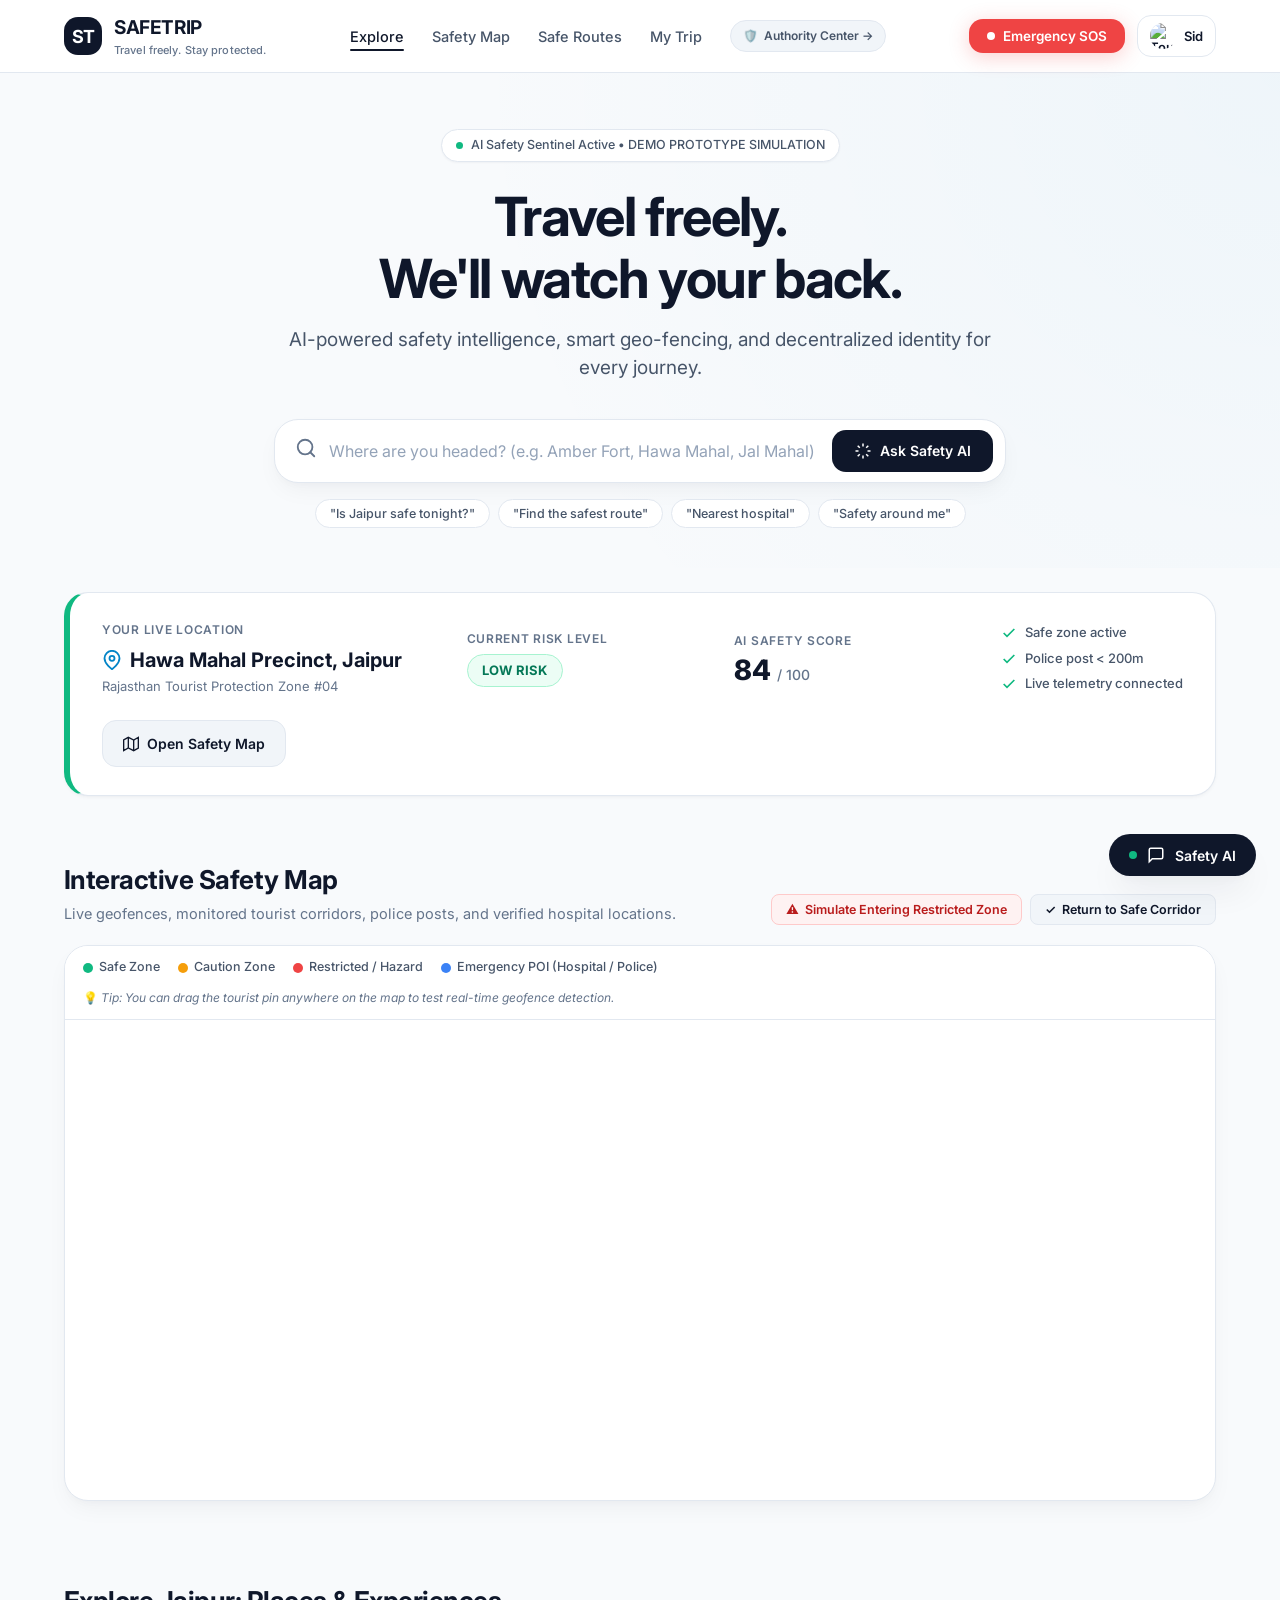
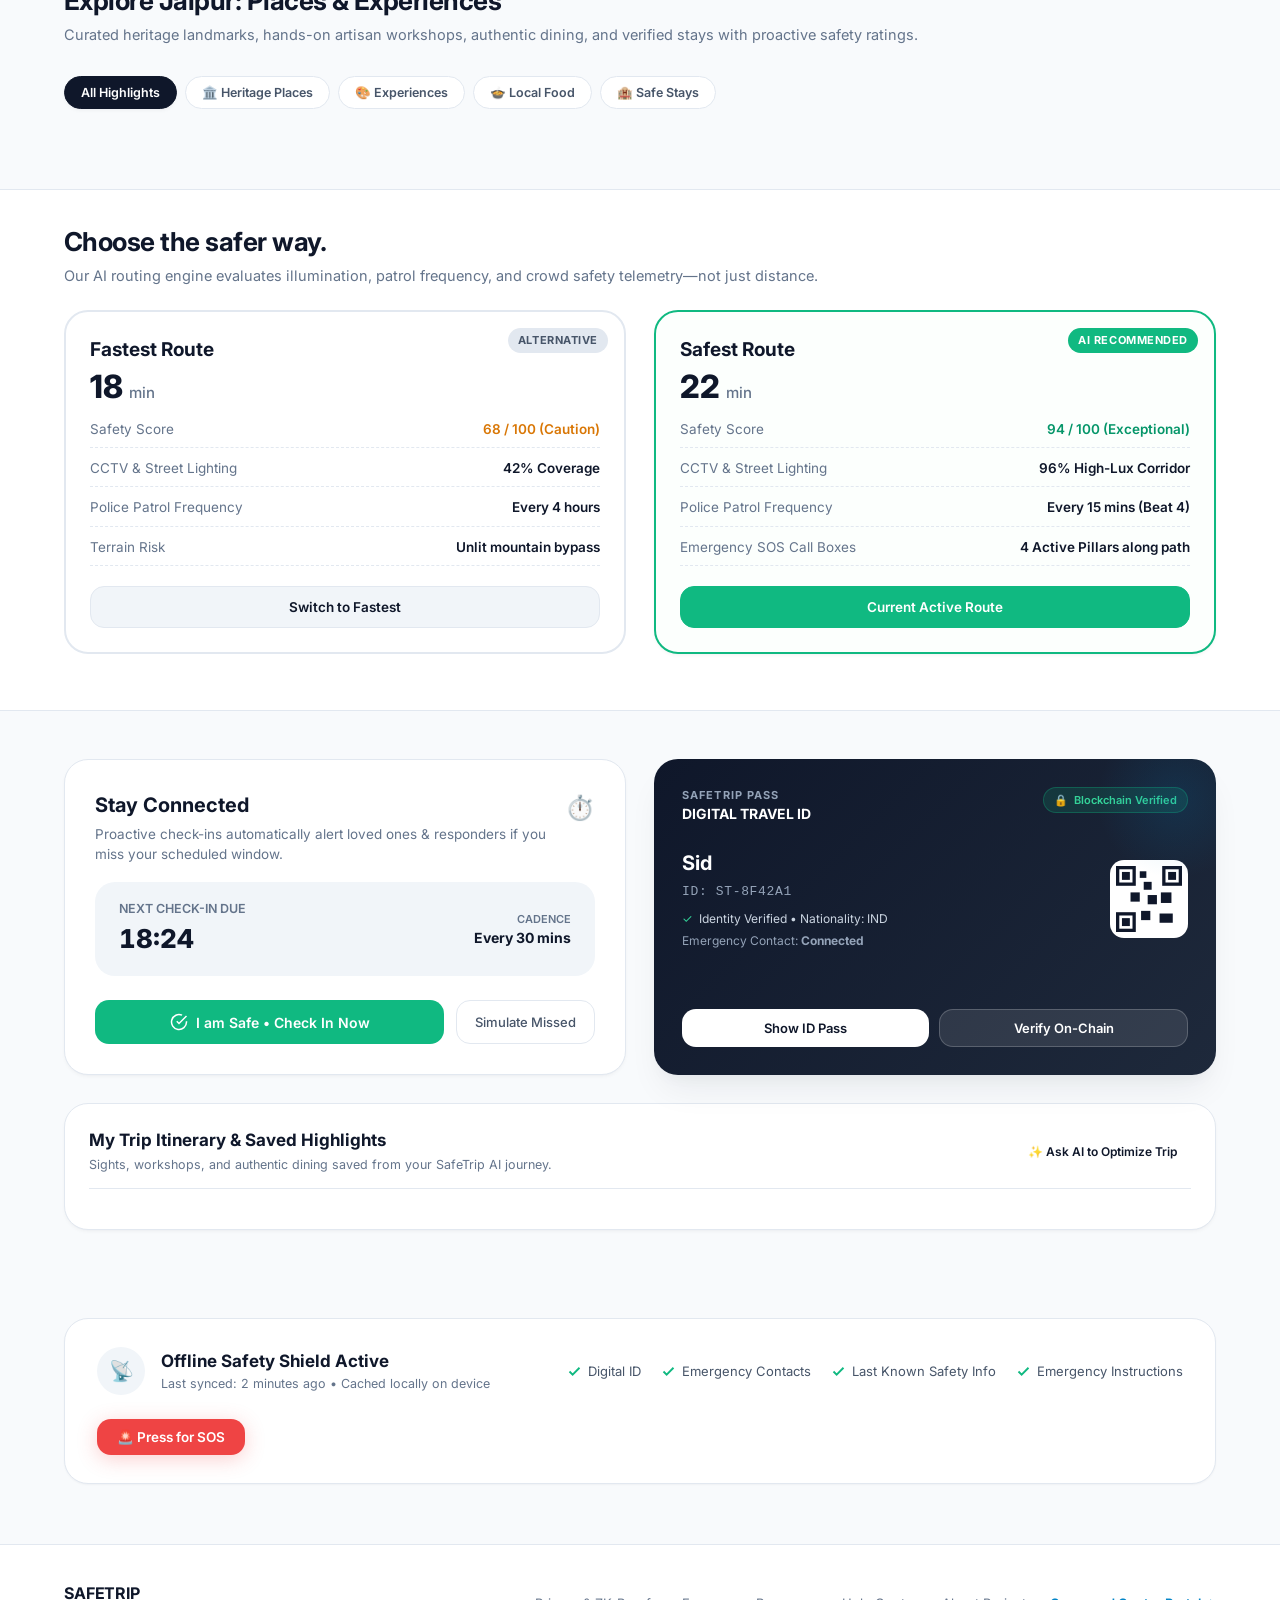
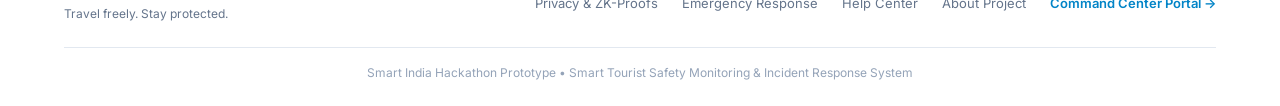
==== commit 12054fc2: "feat(ai): integrate advanced SafeTrip AI Travel & Safety Companion with multilingual planning, cultu" ====
--- a/index.html
+++ b/index.html
@@ -241,8 +241,17 @@
       <div class="container">
         <div class="section-head">
           <div>
-            <h2 class="section-title">Safety Insights by Destination</h2>
-            <p class="section-desc">Curated heritage landmarks with proactive risk ratings, patrol density, and verified safe visiting hours.</p>
+            <h2 class="section-title">Explore Jaipur: Places & Experiences</h2>
+            <p class="section-desc">Curated heritage landmarks, hands-on artisan workshops, authentic dining, and verified stays with proactive safety ratings.</p>
+          </div>
+
+          <!-- Explore Category Filter Tabs -->
+          <div class="explore-category-filter" id="exploreCategoryFilter" aria-label="Explore Categories">
+            <button class="explore-cat-btn active" data-category="all">All Highlights</button>
+            <button class="explore-cat-btn" data-category="places">🏛️ Heritage Places</button>
+            <button class="explore-cat-btn" data-category="experiences">🎨 Experiences</button>
+            <button class="explore-cat-btn" data-category="food">🍲 Local Food</button>
+            <button class="explore-cat-btn" data-category="stays">🏨 Safe Stays</button>
           </div>
         </div>
 
@@ -446,6 +455,22 @@
           </div>
 
         </div>
+
+        <!-- Saved My Trip Items Card -->
+        <div class="mytrip-card" id="myTripContainer">
+          <div class="mytrip-header">
+            <div>
+              <h3 style="font-size: 17px; font-weight: 700; color: var(--brand-navy);">My Trip Itinerary & Saved Highlights</h3>
+              <p style="font-size: 12.5px; color: var(--text-muted); margin-top: 2px;">Sights, workshops, and authentic dining saved from your SafeTrip AI journey.</p>
+            </div>
+            <button class="btn-card-details" onclick="openSafetyAIPanel('Plan Jaipur for 3 days under ₹10,000')" style="font-size: 12px; padding: 6px 14px;">
+              ✨ Ask AI to Optimize Trip
+            </button>
+          </div>
+          <div class="mytrip-items-list" id="myTripItemsList">
+            <!-- Populated dynamically by app.js -->
+          </div>
+        </div>
       </div>
     </section>
 
@@ -507,29 +532,45 @@
       <div>
         <div class="ai-header-title">
           <svg width="18" height="18" viewBox="0 0 24 24" fill="none" stroke="currentColor" stroke-width="2" style="color: #0284c7;"><circle cx="12" cy="12" r="10"></circle><path d="M12 16v-4"></path><path d="M12 8h.01"></path></svg>
-          Safety AI
-        </div>
-        <div class="ai-header-sub">Ask about your surroundings, route or emergency options.</div>
-      </div>
-      <button class="btn-close-panel" id="btnCloseAiPanel" aria-label="Close Safety AI Panel">✕</button>
+          SafeTrip AI Companion
+        </div>
+        <div class="ai-header-sub">Plan trips, authentic food, experiences, stays & translation.</div>
+      </div>
+      <div style="display: flex; align-items: center; gap: 8px;">
+        <select id="aiLanguageSelect" class="ai-lang-select" aria-label="Preferred Language" title="Select Response Language">
+          <option value="en">🌐 English</option>
+          <option value="hi">🇮🇳 हिंदी (Hindi)</option>
+          <option value="bn">🇮🇳 বাংলা (Bengali)</option>
+          <option value="ta">🇮🇳 தமிழ் (Tamil)</option>
+          <option value="te">🇮🇳 తెలుగు (Telugu)</option>
+          <option value="mr">🇮🇳 मराठी (Marathi)</option>
+          <option value="gu">🇮🇳 ગુજરાતી (Gujarati)</option>
+          <option value="es">🇪🇸 Español</option>
+          <option value="fr">🇫🇷 Français</option>
+        </select>
+        <button class="btn-close-panel" id="btnCloseAiPanel" aria-label="Close Safety AI Panel">✕</button>
+      </div>
     </div>
 
     <div class="ai-chat-body" id="aiChatBody">
       <div class="chat-bubble assistant">
-        Namaste Sid! I am your SAFETRIP AI Companion. You are currently in the <b>Hawa Mahal Heritage Precinct</b> (Safety Score: 84, Low Risk). How can I assist your journey?
-      </div>
-    </div>
-
-    <div class="ai-suggestions-row">
-      <button class="ai-chip">Is this area safe?</button>
-      <button class="ai-chip">Find a safer route</button>
-      <button class="ai-chip">Nearest hospital</button>
-      <button class="ai-chip">I feel unsafe</button>
-      <button class="ai-chip">Emergency numbers</button>
+        Namaste Sid! I am your SAFETRIP AI Travel & Safety Companion. You are currently in the <b>Hawa Mahal Heritage Precinct</b> (Safety Score: 84, Low Risk). How can I assist your Jaipur journey today?
+      </div>
+    </div>
+
+    <div class="ai-suggestions-row" id="aiSuggestionsRow">
+      <button class="ai-chip" data-query="Plan Jaipur for 3 days under ₹10,000">Plan 3-day Jaipur trip</button>
+      <button class="ai-chip" data-query="Find authentic Rajasthani food near me">Authentic local food</button>
+      <button class="ai-chip" data-query="Give me local cultural experiences">Cultural workshops</button>
+      <button class="ai-chip" data-query="Find a budget hotel near Hawa Mahal">Budget stays</button>
+      <button class="ai-chip" data-query="Translate 'Where is the police station?' into Hindi">Translate into Hindi</button>
+      <button class="ai-chip" data-query="Make my trip safer">Make trip safer</button>
+      <button class="ai-chip" data-query="What should I do right now?">What to do now?</button>
+      <button class="ai-chip" data-query="I feel unsafe">I feel unsafe</button>
     </div>
 
     <form class="ai-input-form" id="aiInputForm">
-      <input type="text" class="ai-text-input" id="aiTextInput" placeholder="Ask Safety AI anything..." aria-label="Ask Safety AI">
+      <input type="text" class="ai-text-input" id="aiTextInput" placeholder="Ask in any language: 'Plan 3 days under ₹10k', 'Best Dal Baati'..." aria-label="Ask Safety AI">
       <button type="submit" class="btn-send-ai">Send</button>
     </form>
   </aside>
@@ -641,12 +682,31 @@
     </div>
   </footer>
 
+  <!-- Show to Local Driver / Vendor Modal -->
+  <div class="modal-backdrop" id="showLocalModal" role="dialog" aria-modal="true" aria-labelledby="showLocalTitle">
+    <div class="modal-card" style="max-width: 460px;">
+      <div class="modal-header">
+        <h3 class="modal-title" id="showLocalTitle">Local Language Translation Bridge</h3>
+        <button class="modal-close" onclick="closeAllModals()">✕</button>
+      </div>
+      <div class="modal-body" id="showLocalContent">
+        <!-- Filled dynamically -->
+      </div>
+      <div class="modal-footer" style="justify-content: center;">
+        <button class="btn-cancel-modal" onclick="closeAllModals()" style="background: #0f172a; color: #ffffff; padding: 8px 24px;">
+          Done
+        </button>
+      </div>
+    </div>
+  </div>
+
   <!-- Leaflet JS -->
   <script src="https://unpkg.com/leaflet@1.9.4/dist/leaflet.js" integrity="sha256-20nQCchB9co0qIjJZRGuk2/Z9VM+kNiyxNV1lvTlZBo=" crossorigin=""></script>
   
   <!-- SAFETRIP Scripts -->
   <script src="js/data.js"></script>
   <script src="js/map.js"></script>
+  <script src="js/ai-companion.js"></script>
   <script src="js/app.js"></script>
 </body>
 </html>
--- a/css/style.css
+++ b/css/style.css
@@ -634,6 +634,16 @@
   border-radius: var(--radius-xl);
   overflow: hidden;
   box-shadow: var(--shadow-md);
+  width: 100%;
+  max-width: 100%;
+  box-sizing: border-box;
+  contain: layout;
+  transform: none !important;
+  transition: none !important;
+}
+
+.map-wrapper:hover {
+  transform: none !important;
 }
 
 .map-toolbar {
@@ -711,9 +721,38 @@
 }
 
 #safetyMap {
-  width: 100%;
-  height: 480px;
+  width: 100% !important;
+  height: 480px !important;
+  max-height: 480px !important;
+  min-height: 480px !important;
   z-index: 1;
+  box-sizing: border-box;
+  transform: none !important;
+  transition: none !important;
+  overflow: hidden !important;
+}
+
+#safetyMap.leaflet-container {
+  width: 100% !important;
+  height: 480px !important;
+  max-height: 480px !important;
+  min-height: 480px !important;
+  transform: none !important;
+  transition: none !important;
+  overflow: hidden !important;
+}
+
+#safetyMap:hover {
+  transform: none !important;
+  width: 100% !important;
+  height: 480px !important;
+}
+
+@keyframes ping {
+  75%, 100% {
+    transform: scale(1.8);
+    opacity: 0;
+  }
 }
 
 /* Non-intrusive Warning Banner inside Map */
@@ -805,10 +844,44 @@
   padding: 32px 0 56px;
 }
 
+.explore-category-filter {
+  display: flex;
+  align-items: center;
+  gap: 8px;
+  flex-wrap: wrap;
+  margin-top: 14px;
+}
+
+.explore-cat-btn {
+  padding: 8px 16px;
+  background-color: #ffffff;
+  border: 1px solid var(--border-subtle);
+  border-radius: var(--radius-full);
+  font-size: 12.5px;
+  font-weight: 600;
+  color: var(--text-secondary);
+  transition: var(--transition-smooth);
+  cursor: pointer;
+}
+
+.explore-cat-btn:hover {
+  background-color: var(--bg-surface-subtle);
+  border-color: var(--border-strong);
+  color: var(--brand-navy);
+}
+
+.explore-cat-btn.active {
+  background-color: var(--brand-navy);
+  border-color: var(--brand-navy);
+  color: #ffffff;
+  box-shadow: var(--shadow-sm);
+}
+
 .cards-grid {
   display: grid;
   grid-template-columns: repeat(auto-fill, minmax(260px, 1fr));
   gap: 24px;
+  margin-top: 24px;
 }
 
 .destination-card {
@@ -1359,7 +1432,60 @@
 }
 
 .btn-verify-id:hover {
-  background-color: rgba(255, 255, 255, 0.2);
+  background-color: rgba(255, 255, 255, 0.15);
+}
+
+/* My Trip Saved Highlights Container */
+.mytrip-card {
+  margin-top: 28px;
+  background-color: #ffffff;
+  border: 1px solid var(--border-subtle);
+  border-radius: var(--radius-xl);
+  padding: 24px;
+  box-shadow: var(--shadow-sm);
+}
+
+.mytrip-header {
+  display: flex;
+  align-items: center;
+  justify-content: space-between;
+  margin-bottom: 16px;
+  padding-bottom: 14px;
+  border-bottom: 1px solid var(--border-subtle);
+}
+
+.mytrip-items-list {
+  display: flex;
+  flex-direction: column;
+  gap: 10px;
+}
+
+.mytrip-item-row {
+  display: flex;
+  align-items: center;
+  justify-content: space-between;
+  background-color: var(--bg-surface-subtle);
+  border: 1px solid var(--border-subtle);
+  border-radius: var(--radius-md);
+  padding: 12px 16px;
+  transition: var(--transition-smooth);
+}
+
+.mytrip-item-row:hover {
+  border-color: var(--brand-accent);
+}
+
+.mytrip-item-left {
+  display: flex;
+  align-items: center;
+  gap: 12px;
+}
+
+.mytrip-type-icon {
+  font-size: 20px;
+  display: flex;
+  align-items: center;
+  justify-content: center;
 }
 
 /* ==========================================================================
@@ -1530,10 +1656,10 @@
   position: fixed;
   bottom: 84px;
   right: 24px;
-  width: 380px;
+  width: 440px;
   max-width: calc(100vw - 32px);
-  height: 520px;
-  max-height: calc(100vh - 120px);
+  height: 600px;
+  max-height: calc(100vh - 100px);
   background-color: #ffffff;
   border: 1px solid var(--border-subtle);
   border-radius: var(--radius-xl);
@@ -1555,7 +1681,7 @@
 }
 
 .ai-header {
-  padding: 16px 20px;
+  padding: 14px 18px;
   background-color: #ffffff;
   border-bottom: 1px solid var(--border-subtle);
   display: flex;
@@ -1564,7 +1690,7 @@
 }
 
 .ai-header-title {
-  font-size: 16px;
+  font-size: 15px;
   font-weight: 700;
   color: var(--brand-navy);
   display: flex;
@@ -1573,14 +1699,33 @@
 }
 
 .ai-header-sub {
+  font-size: 11px;
+  color: var(--text-muted);
+}
+
+.ai-lang-select {
   font-size: 11.5px;
-  color: var(--text-muted);
+  padding: 4px 8px;
+  border: 1px solid var(--border-subtle);
+  border-radius: var(--radius-sm);
+  background: #ffffff;
+  color: var(--brand-navy);
+  font-weight: 600;
+  cursor: pointer;
+  outline: none;
+}
+
+.ai-lang-select:focus {
+  border-color: var(--brand-accent);
 }
 
 .btn-close-panel {
   color: var(--text-muted);
-  padding: 4px;
+  padding: 4px 8px;
+  font-size: 14px;
   border-radius: var(--radius-sm);
+  background: none;
+  cursor: pointer;
 }
 
 .btn-close-panel:hover {
@@ -1607,6 +1752,8 @@
 
 .chat-bubble.assistant {
   align-self: flex-start;
+  max-width: 96%;
+  width: auto;
   background-color: var(--bg-surface-subtle);
   color: var(--text-primary);
   border-bottom-left-radius: 4px;
@@ -1641,6 +1788,8 @@
   font-size: 11.5px;
   font-weight: 500;
   color: var(--text-secondary);
+  cursor: pointer;
+  transition: var(--transition-smooth);
 }
 
 .ai-chip:hover {
@@ -1677,6 +1826,383 @@
   border-radius: var(--radius-md);
   font-size: 13px;
   font-weight: 600;
+  cursor: pointer;
+}
+
+/* ==========================================================================
+   STRUCTURED AI RESPONSE CARDS & COMPONENTS
+   ========================================================================== */
+.ai-res-card {
+  background-color: #ffffff;
+  border: 1px solid var(--border-subtle);
+  border-radius: var(--radius-md);
+  padding: 14px;
+  margin-top: 4px;
+  box-shadow: var(--shadow-xs);
+}
+
+.ai-res-card.safety-critical {
+  border: 1.5px solid #ef4444;
+  background: #fef2f2;
+}
+
+.ai-card-badge {
+  display: inline-block;
+  font-size: 10px;
+  font-weight: 800;
+  letter-spacing: 0.04em;
+  text-transform: uppercase;
+  padding: 3px 8px;
+  border-radius: var(--radius-full);
+  margin-bottom: 6px;
+}
+
+.ai-card-badge.safe {
+  background-color: #ecfdf5;
+  color: #059669;
+  border: 1px solid #a7f3d0;
+}
+
+.ai-card-badge.info {
+  background-color: #f0f9ff;
+  color: #0284c7;
+  border: 1px solid #bae6fd;
+}
+
+.ai-card-badge.danger {
+  background-color: #fee2e2;
+  color: #b91c1c;
+  border: 1px solid #fca5a5;
+}
+
+.ai-bullet-list {
+  list-style: none;
+  display: flex;
+  flex-direction: column;
+  gap: 8px;
+  font-size: 12.5px;
+  color: #334155;
+  line-height: 1.45;
+}
+
+.ai-card-actions {
+  display: flex;
+  gap: 6px;
+  flex-wrap: wrap;
+  margin-top: 12px;
+  padding-top: 10px;
+  border-top: 1px solid var(--border-subtle);
+}
+
+.btn-res-action {
+  font-size: 11.5px;
+  font-weight: 600;
+  padding: 6px 12px;
+  border-radius: var(--radius-sm);
+  cursor: pointer;
+  transition: var(--transition-smooth);
+}
+
+.btn-res-action.primary {
+  background-color: var(--brand-navy);
+  color: #ffffff;
+}
+
+.btn-res-action.primary:hover {
+  background-color: var(--brand-navy-hover);
+}
+
+.btn-res-action.secondary {
+  background-color: var(--bg-surface-subtle);
+  border: 1px solid var(--border-subtle);
+  color: var(--brand-navy);
+}
+
+.btn-res-action.secondary:hover {
+  background-color: #e2e8f0;
+}
+
+.btn-res-action.danger {
+  background-color: #dc2626;
+  color: #ffffff;
+}
+
+/* Itinerary Blocks */
+.itinerary-header-bar {
+  display: flex;
+  justify-content: space-between;
+  align-items: flex-start;
+  margin-bottom: 12px;
+}
+
+.itinerary-score-pill {
+  text-align: right;
+  background: #ecfdf5;
+  border: 1px solid #a7f3d0;
+  border-radius: var(--radius-md);
+  padding: 4px 10px;
+  display: flex;
+  flex-direction: column;
+}
+
+.itinerary-day-box {
+  background-color: #f8fafc;
+  border: 1px solid #e2e8f0;
+  border-radius: var(--radius-md);
+  padding: 10px 12px;
+  margin-bottom: 8px;
+}
+
+.day-title-row {
+  display: flex;
+  justify-content: space-between;
+  align-items: center;
+  font-size: 13px;
+  color: #0f172a;
+  margin-bottom: 8px;
+}
+
+.day-cost-badge {
+  font-size: 11px;
+  font-weight: 700;
+  color: #0284c7;
+}
+
+.day-schedule-items {
+  display: flex;
+  flex-direction: column;
+  gap: 8px;
+}
+
+.sched-slot {
+  display: flex;
+  gap: 8px;
+  font-size: 12px;
+}
+
+.slot-time {
+  font-weight: 700;
+  color: #64748b;
+  flex-shrink: 0;
+  width: 60px;
+}
+
+.slot-content b {
+  color: #0f172a;
+}
+
+.slot-content p {
+  color: #475569;
+  margin: 1px 0;
+  font-size: 11.5px;
+}
+
+.slot-meta {
+  font-size: 10.5px;
+  color: #059669;
+  font-weight: 600;
+}
+
+/* Budget Breakdown Grid */
+.budget-breakdown-grid {
+  display: grid;
+  grid-template-columns: repeat(2, 1fr);
+  gap: 8px;
+  margin: 10px 0;
+}
+
+.budget-tile {
+  background-color: #f8fafc;
+  border: 1px solid #e2e8f0;
+  border-radius: var(--radius-sm);
+  padding: 8px 10px;
+  display: flex;
+  flex-direction: column;
+}
+
+.tile-label {
+  font-size: 11px;
+  color: #64748b;
+}
+
+.tile-val {
+  font-size: 14px;
+  color: #0f172a;
+}
+
+.tile-sub {
+  font-size: 10.5px;
+  color: #94a3b8;
+}
+
+.budget-buffer-banner {
+  background-color: #ecfdf5;
+  border: 1px solid #a7f3d0;
+  border-radius: var(--radius-sm);
+  padding: 8px 12px;
+  display: flex;
+  justify-content: space-between;
+  align-items: center;
+  font-size: 12px;
+  color: #065f46;
+  margin-top: 8px;
+}
+
+/* Food & Experience Tiles */
+.food-items-grid {
+  display: flex;
+  flex-direction: column;
+  gap: 8px;
+  max-height: 320px;
+  overflow-y: auto;
+}
+
+.food-card-tile {
+  background: #f8fafc;
+  border: 1px solid #e2e8f0;
+  border-radius: var(--radius-sm);
+  padding: 10px;
+}
+
+.food-head-row {
+  display: flex;
+  justify-content: space-between;
+  align-items: center;
+}
+
+.diet-tag {
+  font-size: 10px;
+  font-weight: 700;
+  padding: 2px 6px;
+  border-radius: 4px;
+}
+
+.diet-tag.veg {
+  background: #ecfdf5;
+  color: #059669;
+}
+
+.diet-tag.non-veg {
+  background: #fee2e2;
+  color: #b91c1c;
+}
+
+.exp-cards-list, .stays-list {
+  display: flex;
+  flex-direction: column;
+  gap: 10px;
+}
+
+.exp-card-item {
+  display: flex;
+  gap: 10px;
+  background: #f8fafc;
+  border: 1px solid #e2e8f0;
+  border-radius: var(--radius-sm);
+  padding: 8px;
+}
+
+.exp-info-box {
+  flex-grow: 1;
+}
+
+.stay-card-item {
+  background: #f8fafc;
+  border: 1px solid #e2e8f0;
+  border-radius: var(--radius-sm);
+  padding: 12px;
+}
+
+/* Translation Box */
+.translation-devanagari {
+  font-size: 18px;
+  font-weight: 800;
+  color: #0f172a;
+  background: #f8fafc;
+  border: 1px solid #e2e8f0;
+  border-radius: var(--radius-sm);
+  padding: 10px;
+  margin: 8px 0;
+  line-height: 1.4;
+}
+
+.translation-phonetic {
+  font-size: 12.5px;
+  color: #0284c7;
+  font-weight: 500;
+}
+
+.translation-english {
+  font-size: 12px;
+  color: #475569;
+  margin-top: 4px;
+}
+
+/* What to do right now */
+.now-options-list {
+  display: flex;
+  flex-direction: column;
+  gap: 8px;
+}
+
+.now-opt-tile {
+  background: #f8fafc;
+  border: 1px solid #e2e8f0;
+  border-radius: var(--radius-sm);
+  padding: 10px;
+}
+
+.opt-badge {
+  font-size: 9.5px;
+  font-weight: 700;
+  text-transform: uppercase;
+  color: #0284c7;
+  display: block;
+  margin-bottom: 2px;
+}
+
+.now-opt-tile b {
+  font-size: 13px;
+  color: #0f172a;
+}
+
+.now-opt-tile p {
+  font-size: 12px;
+  color: #475569;
+  margin: 3px 0;
+}
+
+.dest-intel-grid {
+  display: grid;
+  grid-template-columns: repeat(2, 1fr);
+  gap: 8px;
+  background: #f8fafc;
+  border: 1px solid #e2e8f0;
+  border-radius: var(--radius-sm);
+  padding: 10px;
+  margin-top: 8px;
+  font-size: 11.5px;
+}
+
+.dest-intel-grid .label {
+  color: #64748b;
+  display: block;
+}
+
+.dest-intel-grid b {
+  color: #0f172a;
+}
+
+.hotspot-row {
+  display: flex;
+  justify-content: space-between;
+  align-items: center;
+  padding: 8px 0;
+  border-bottom: 1px solid #fee2e2;
+}
+
+.hotspot-row:last-child {
+  border-bottom: none;
 }
 
 /* ==========================================================================
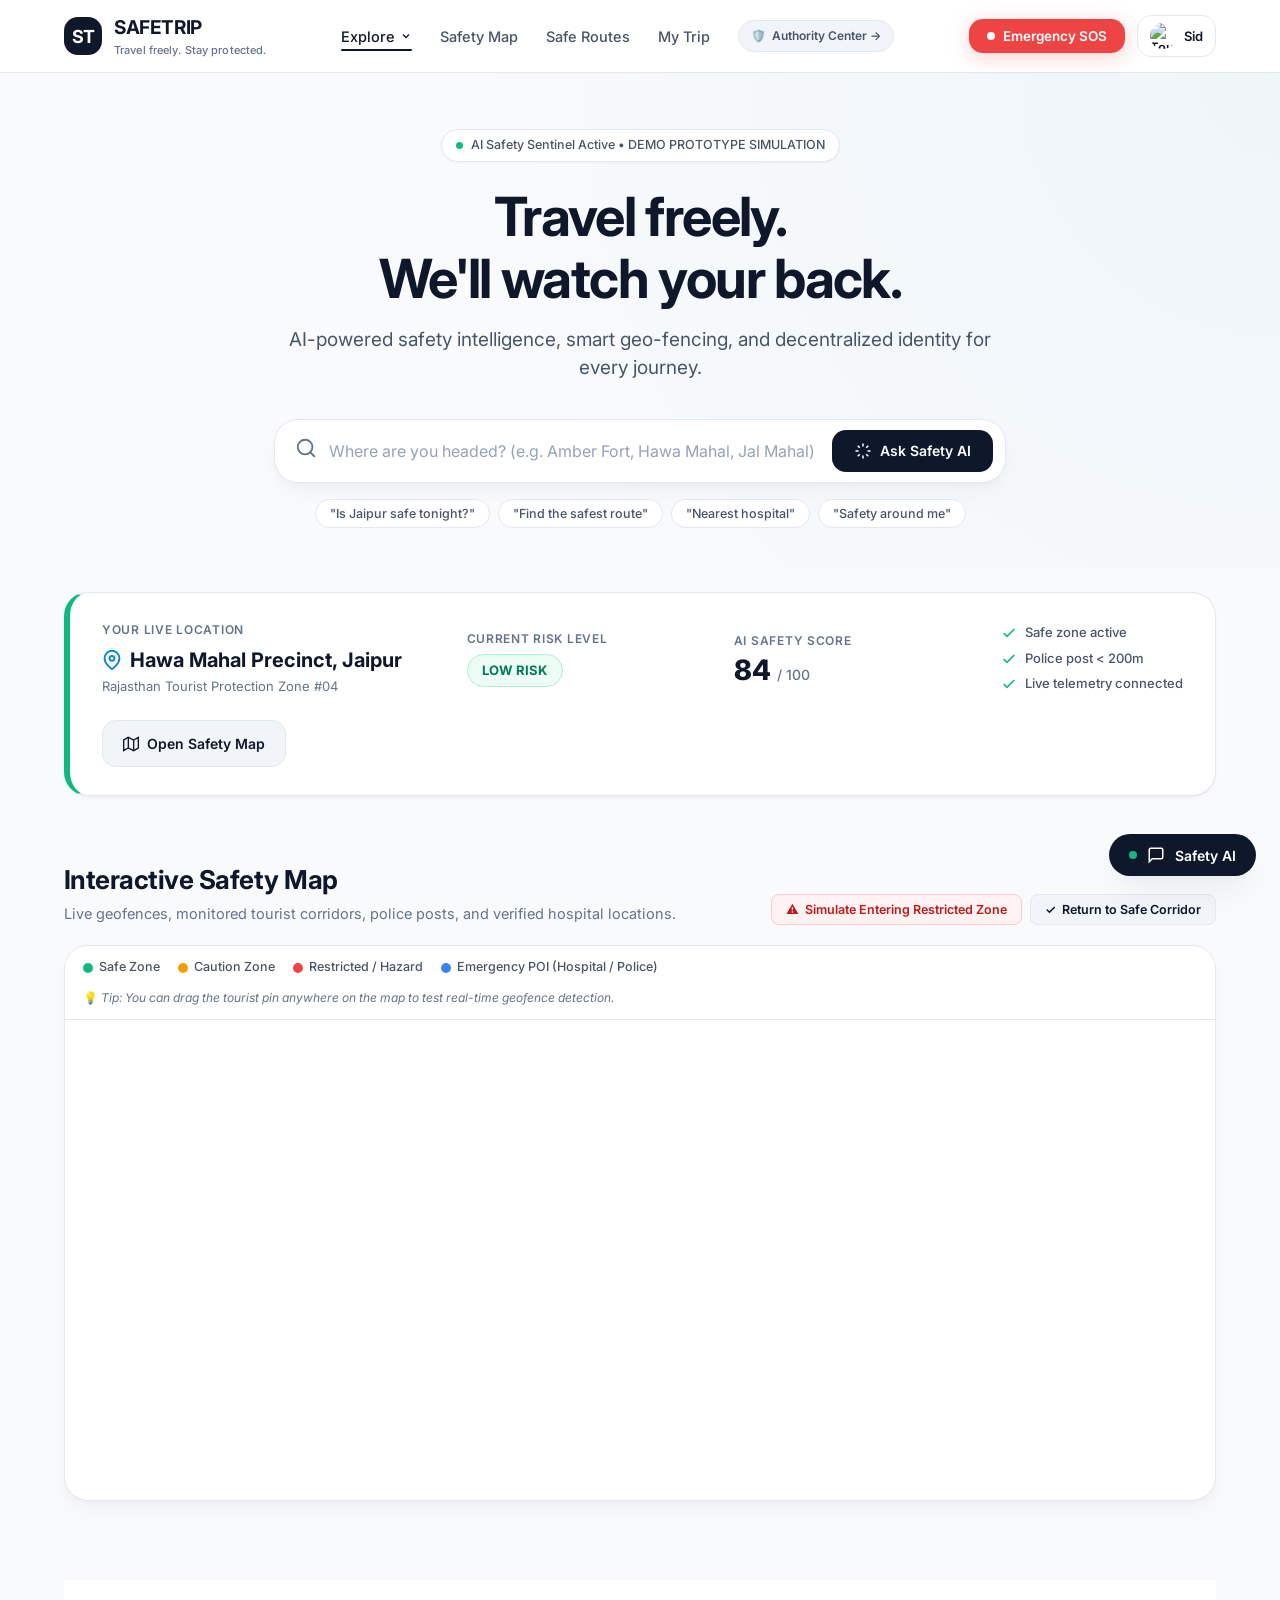
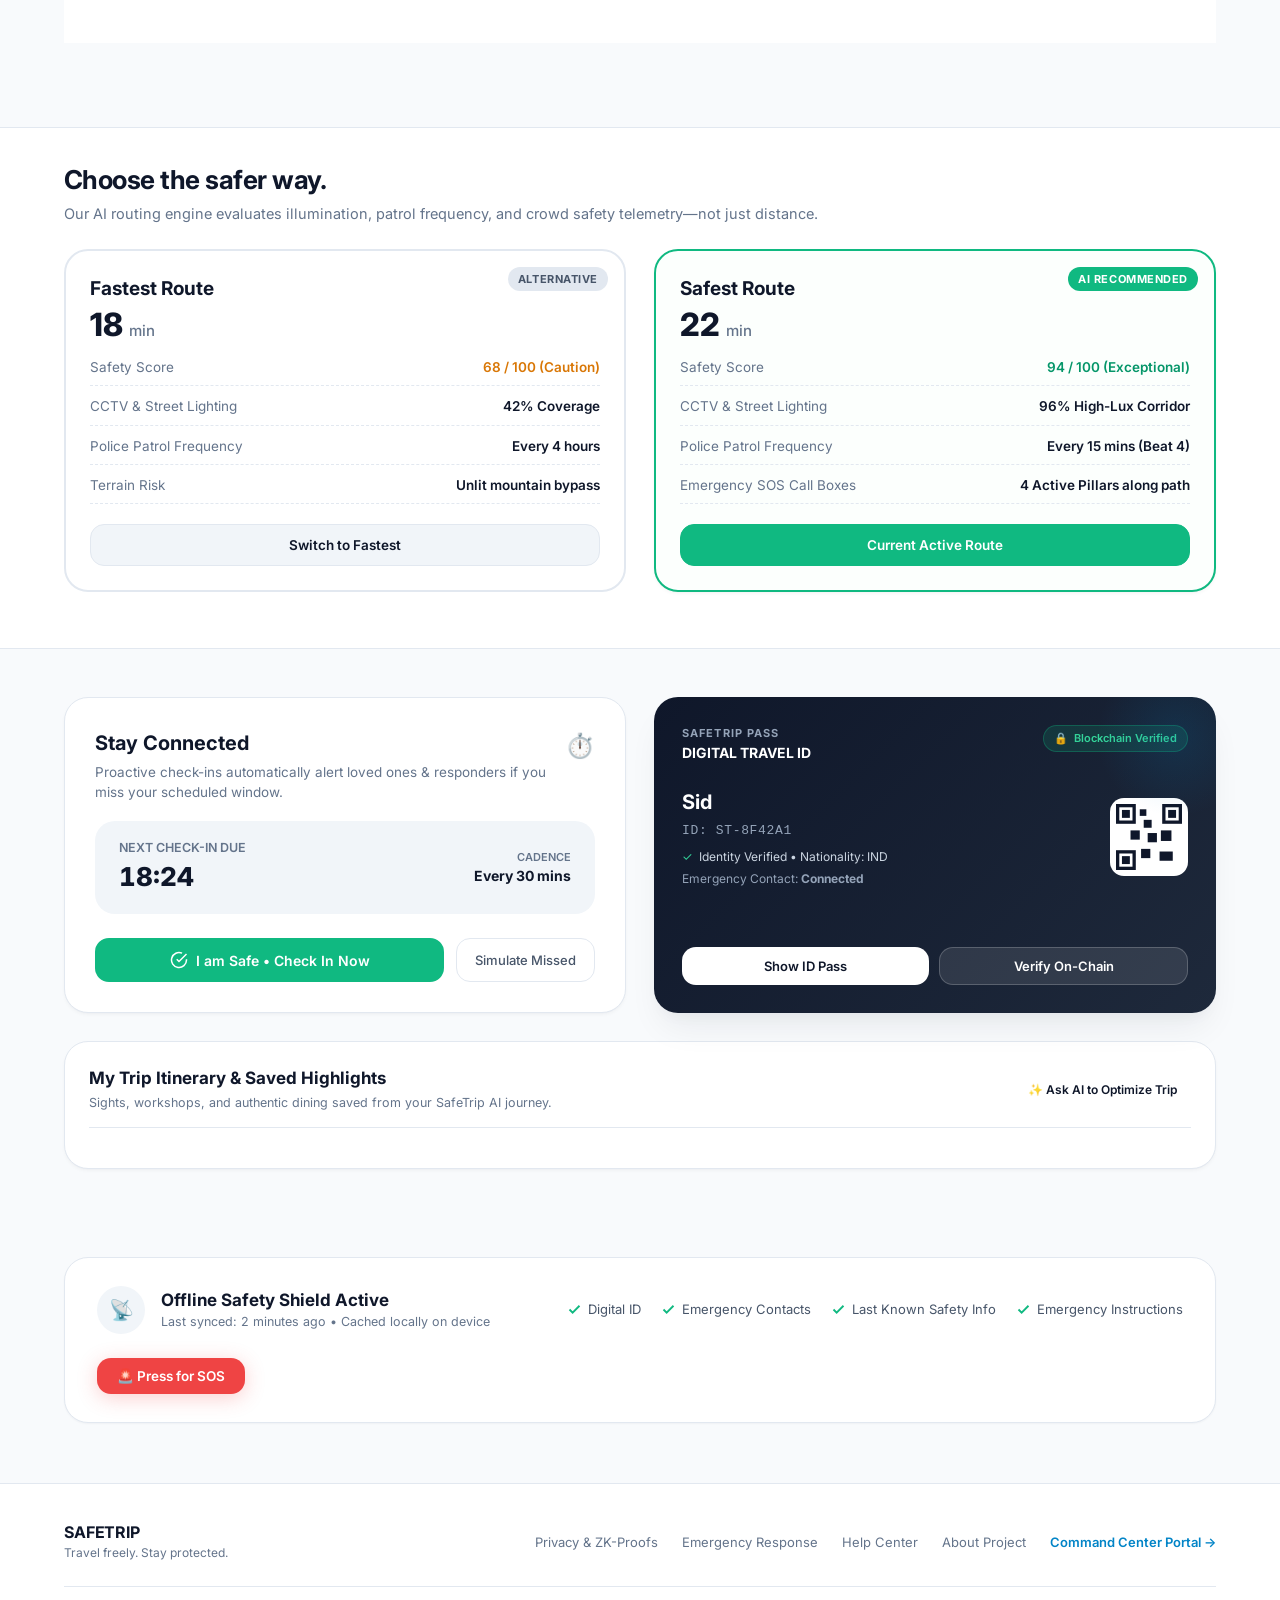
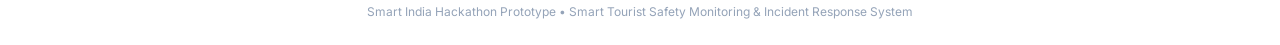
==== commit 5817e675: "feat(explore): implement editorial travel discovery experience with category dropdown, cinematic spo" ====
--- a/index.html
+++ b/index.html
@@ -34,7 +34,12 @@
 
       <nav aria-label="Primary Navigation">
         <ul class="nav-links">
-          <li><a href="#explore" class="nav-link active">Explore</a></li>
+          <li class="nav-item-explore">
+            <button class="nav-link nav-link-explore active" id="navExploreBtn" aria-expanded="false" aria-haspopup="true" aria-controls="exploreDropdownMenu" onclick="toggleExploreDropdown(event)">
+              <span>Explore</span>
+              <svg class="nav-chevron" width="12" height="12" viewBox="0 0 24 24" fill="none" stroke="currentColor" stroke-width="2.5"><polyline points="6 9 12 15 18 9"></polyline></svg>
+            </button>
+          </li>
           <li><a href="#safety-map" class="nav-link">Safety Map</a></li>
           <li><a href="#routes" class="nav-link">Safe Routes</a></li>
           <li><a href="#companion" class="nav-link">My Trip</a></li>
@@ -56,6 +61,85 @@
           <img src="https://images.unsplash.com/photo-1534528741775-53994a69daeb?w=100&auto=format&fit=crop&q=80" alt="Tourist Avatar">
           <span>Sid</span>
         </button>
+      </div>
+    </div>
+
+    <!-- ========================================================================
+         REFINED EXPLORE CATEGORY DROPDOWN MENU
+         ======================================================================== -->
+    <div class="explore-dropdown-overlay" id="exploreDropdownMenu" role="region" aria-label="Explore Travel Categories" style="display: none;">
+      <div class="container">
+        <div class="explore-menu-content">
+          <div class="explore-menu-header">
+            <div>
+              <span class="explore-menu-eyebrow">EDITORIAL TRAVEL DISCOVERY</span>
+              <h3 class="explore-menu-title">Where would you like to wander?</h3>
+            </div>
+            <p class="explore-menu-sub">Cinematic heritage cities, living artisan traditions, verified safe stays & secluded stepwells.</p>
+          </div>
+          <div class="explore-categories-grid">
+            <button class="explore-cat-card" data-category="destinations" onclick="handleExploreMenuSelect('destinations')">
+              <div class="cat-card-top">
+                <span class="cat-icon-badge">🏛️</span>
+                <span class="cat-badge">Royal Heritage</span>
+              </div>
+              <h4 class="cat-title">DESTINATIONS</h4>
+              <p class="cat-desc">Jaipur, Udaipur, Jodhpur, Jaisalmer, Pushkar & Mount Abu.</p>
+              <div class="cat-action-row">
+                <span class="cat-action-text">Discover Places</span>
+                <span class="cat-arrow">&rarr;</span>
+              </div>
+            </button>
+            <button class="explore-cat-card" data-category="experiences" onclick="handleExploreMenuSelect('experiences')">
+              <div class="cat-card-top">
+                <span class="cat-icon-badge">🎨</span>
+                <span class="cat-badge">Living Crafts</span>
+              </div>
+              <h4 class="cat-title">EXPERIENCES</h4>
+              <p class="cat-desc">Blue pottery workshops, Bagru woodblock printing & haveli folk music.</p>
+              <div class="cat-action-row">
+                <span class="cat-action-text">Explore Activities</span>
+                <span class="cat-arrow">&rarr;</span>
+              </div>
+            </button>
+            <button class="explore-cat-card" data-category="stays" onclick="handleExploreMenuSelect('stays')">
+              <div class="cat-card-top">
+                <span class="cat-icon-badge">🏨</span>
+                <span class="cat-badge">Verified Safe</span>
+              </div>
+              <h4 class="cat-title">STAYS</h4>
+              <p class="cat-desc">Historic noble havelis, serene garden stays & solo traveler hostels.</p>
+              <div class="cat-action-row">
+                <span class="cat-action-text">Browse Stays</span>
+                <span class="cat-arrow">&rarr;</span>
+              </div>
+            </button>
+            <button class="explore-cat-card" data-category="food" onclick="handleExploreMenuSelect('food')">
+              <div class="cat-card-top">
+                <span class="cat-icon-badge">🍲</span>
+                <span class="cat-badge">Century Flavors</span>
+              </div>
+              <h4 class="cat-title">FOOD & CULTURE</h4>
+              <p class="cat-desc">Dal baati thalis, pyaaz kachori, saffron malai ghewar & night bazaars.</p>
+              <div class="cat-action-row">
+                <span class="cat-action-text">Savor Rajasthan</span>
+                <span class="cat-arrow">&rarr;</span>
+              </div>
+            </button>
+            <button class="explore-cat-card" data-category="hidden-gems" onclick="handleExploreMenuSelect('hidden-gems')">
+              <div class="cat-card-top">
+                <span class="cat-icon-badge">💎</span>
+                <span class="cat-badge">Quiet Wonders</span>
+              </div>
+              <h4 class="cat-title">HIDDEN GEMS</h4>
+              <p class="cat-desc">Geometric stepwells, mountain spring kunds & tranquil garden pavilions.</p>
+              <div class="cat-action-row">
+                <span class="cat-action-text">Find Hidden Spots</span>
+                <span class="cat-arrow">&rarr;</span>
+              </div>
+            </button>
+          </div>
+        </div>
       </div>
     </div>
   </header>
@@ -235,29 +319,52 @@
     </section>
 
     <!-- ========================================================================
-         SAFETY INSIGHTS: DESTINATION CARDS
+         EDITORIAL EXPLORE & DESTINATION DISCOVERY
          ======================================================================== -->
     <section class="destinations-section" id="explore">
       <div class="container">
-        <div class="section-head">
-          <div>
-            <h2 class="section-title">Explore Jaipur: Places & Experiences</h2>
-            <p class="section-desc">Curated heritage landmarks, hands-on artisan workshops, authentic dining, and verified stays with proactive safety ratings.</p>
-          </div>
-
-          <!-- Explore Category Filter Tabs -->
-          <div class="explore-category-filter" id="exploreCategoryFilter" aria-label="Explore Categories">
-            <button class="explore-cat-btn active" data-category="all">All Highlights</button>
-            <button class="explore-cat-btn" data-category="places">🏛️ Heritage Places</button>
-            <button class="explore-cat-btn" data-category="experiences">🎨 Experiences</button>
-            <button class="explore-cat-btn" data-category="food">🍲 Local Food</button>
-            <button class="explore-cat-btn" data-category="stays">🏨 Safe Stays</button>
-          </div>
-        </div>
-
-        <div class="cards-grid" id="destinationCardsGrid">
-          <!-- Populated dynamically by app.js -->
-        </div>
+        
+        <!-- Category Navigation Tabs Bar -->
+        <div class="explore-nav-bar" id="exploreNavBar" role="tablist" aria-label="Explore Travel Discovery Categories">
+          <div class="explore-tabs-scroll">
+            <button class="explore-nav-tab active" role="tab" aria-selected="true" data-category="destinations" onclick="selectExploreCategory('destinations')">
+              <span class="tab-icon">🏛️</span>
+              <span class="tab-label">DESTINATIONS</span>
+            </button>
+            <button class="explore-nav-tab" role="tab" aria-selected="false" data-category="experiences" onclick="selectExploreCategory('experiences')">
+              <span class="tab-icon">🎨</span>
+              <span class="tab-label">EXPERIENCES</span>
+            </button>
+            <button class="explore-nav-tab" role="tab" aria-selected="false" data-category="stays" onclick="selectExploreCategory('stays')">
+              <span class="tab-icon">🏨</span>
+              <span class="tab-label">STAYS</span>
+            </button>
+            <button class="explore-nav-tab" role="tab" aria-selected="false" data-category="food" onclick="selectExploreCategory('food')">
+              <span class="tab-icon">🍲</span>
+              <span class="tab-label">FOOD & CULTURE</span>
+            </button>
+            <button class="explore-nav-tab" role="tab" aria-selected="false" data-category="hidden-gems" onclick="selectExploreCategory('hidden-gems')">
+              <span class="tab-icon">💎</span>
+              <span class="tab-label">HIDDEN GEMS</span>
+            </button>
+          </div>
+        </div>
+
+        <!-- Dynamic Category Discovery View -->
+        <div class="explore-category-view" id="exploreCategoryView">
+          <!-- Populated dynamically by app.js (Hero spotlight + large visual editorial discovery items) -->
+        </div>
+
+        <!-- Full Destination & Experience Detail View (Hidden by default) -->
+        <div class="explore-detail-view" id="exploreDetailView" style="display: none;">
+          <!-- Populated dynamically by app.js when user clicks a destination or experience -->
+        </div>
+
+        <!-- Legacy fallback container for backward compatibility -->
+        <div class="cards-grid" id="destinationCardsGrid" style="display: none;">
+          <!-- Preserved for legacy event compatibility -->
+        </div>
+
       </div>
     </section>
 
@@ -538,15 +645,22 @@
       </div>
       <div style="display: flex; align-items: center; gap: 8px;">
         <select id="aiLanguageSelect" class="ai-lang-select" aria-label="Preferred Language" title="Select Response Language">
-          <option value="en">🌐 English</option>
+          <option value="auto" selected>🌐 Auto-detect</option>
+          <option value="en">🇬🇧 English</option>
           <option value="hi">🇮🇳 हिंदी (Hindi)</option>
           <option value="bn">🇮🇳 বাংলা (Bengali)</option>
           <option value="ta">🇮🇳 தமிழ் (Tamil)</option>
           <option value="te">🇮🇳 తెలుగు (Telugu)</option>
           <option value="mr">🇮🇳 मराठी (Marathi)</option>
           <option value="gu">🇮🇳 ગુજરાતી (Gujarati)</option>
-          <option value="es">🇪🇸 Español</option>
-          <option value="fr">🇫🇷 Français</option>
+          <option value="pa">🇮🇳 ਪੰਜਾਬੀ (Punjabi)</option>
+          <option value="ur">🇵🇰 اردو (Urdu)</option>
+          <option value="fr">🇫🇷 Français (French)</option>
+          <option value="es">🇪🇸 Español (Spanish)</option>
+          <option value="de">🇩🇪 Deutsch (German)</option>
+          <option value="ja">🇯🇵 日本語 (Japanese)</option>
+          <option value="ko">🇰🇷 한국어 (Korean)</option>
+          <option value="zh">🇨🇳 中文 (Chinese)</option>
         </select>
         <button class="btn-close-panel" id="btnCloseAiPanel" aria-label="Close Safety AI Panel">✕</button>
       </div>
--- a/css/style.css
+++ b/css/style.css
@@ -218,6 +218,186 @@
   border-radius: var(--radius-full);
 }
 
+/* Explore Button in Navbar */
+.nav-item-explore {
+  position: relative;
+}
+
+.nav-link-explore {
+  background: none;
+  border: none;
+  cursor: pointer;
+  display: inline-flex;
+  align-items: center;
+  gap: 5px;
+  font-family: inherit;
+  font-size: 14.5px;
+  font-weight: 500;
+  color: var(--text-secondary);
+  padding: 6px 0;
+  transition: var(--transition-smooth);
+}
+
+.nav-link-explore:hover, .nav-link-explore.active {
+  color: var(--brand-navy);
+}
+
+.nav-link-explore .nav-chevron {
+  transition: transform 0.25s cubic-bezier(0.16, 1, 0.3, 1);
+}
+
+.nav-link-explore.open .nav-chevron {
+  transform: rotate(180deg);
+}
+
+/* Refined Explore Category Dropdown Overlay */
+.explore-dropdown-overlay {
+  position: absolute;
+  top: 100%;
+  left: 0;
+  right: 0;
+  background: #ffffff;
+  border-top: 1px solid var(--border-subtle);
+  border-bottom: 1px solid var(--border-subtle);
+  box-shadow: 0 24px 48px -12px rgba(15, 23, 42, 0.12), 0 4px 12px rgba(15, 23, 42, 0.04);
+  z-index: 999;
+  animation: exploreMenuReveal 0.25s cubic-bezier(0.16, 1, 0.3, 1) forwards;
+}
+
+@keyframes exploreMenuReveal {
+  from {
+    opacity: 0;
+    transform: translateY(-8px);
+  }
+  to {
+    opacity: 1;
+    transform: translateY(0);
+  }
+}
+
+.explore-menu-content {
+  padding: 24px 0 28px;
+}
+
+.explore-menu-header {
+  display: flex;
+  justify-content: space-between;
+  align-items: flex-end;
+  margin-bottom: 20px;
+  padding-bottom: 14px;
+  border-bottom: 1px solid var(--border-subtle);
+}
+
+.explore-menu-eyebrow {
+  display: inline-block;
+  font-size: 11px;
+  font-weight: 800;
+  letter-spacing: 0.08em;
+  color: #0284c7;
+  text-transform: uppercase;
+  margin-bottom: 4px;
+}
+
+.explore-menu-title {
+  font-size: 18px;
+  font-weight: 800;
+  color: var(--brand-navy);
+  margin: 0;
+}
+
+.explore-menu-sub {
+  font-size: 13px;
+  color: var(--text-muted);
+  max-width: 480px;
+  margin: 0;
+  text-align: right;
+  line-height: 1.45;
+}
+
+.explore-categories-grid {
+  display: grid;
+  grid-template-columns: repeat(5, 1fr);
+  gap: 14px;
+}
+
+.explore-cat-card {
+  background: #f8fafc;
+  border: 1px solid var(--border-subtle);
+  border-radius: 14px;
+  padding: 18px 16px;
+  text-align: left;
+  cursor: pointer;
+  transition: all 0.25s cubic-bezier(0.16, 1, 0.3, 1);
+  display: flex;
+  flex-direction: column;
+  justify-content: space-between;
+  font-family: inherit;
+}
+
+.explore-cat-card:hover {
+  background: #ffffff;
+  border-color: #0284c7;
+  transform: translateY(-3px);
+  box-shadow: 0 12px 24px -6px rgba(2, 132, 199, 0.15);
+}
+
+.cat-card-top {
+  display: flex;
+  justify-content: space-between;
+  align-items: center;
+  margin-bottom: 10px;
+}
+
+.cat-icon-badge {
+  font-size: 22px;
+}
+
+.cat-badge {
+  font-size: 10px;
+  font-weight: 700;
+  text-transform: uppercase;
+  letter-spacing: 0.04em;
+  color: #0284c7;
+  background: #e0f2fe;
+  padding: 2px 7px;
+  border-radius: 999px;
+}
+
+.cat-title {
+  font-size: 13.5px;
+  font-weight: 800;
+  color: #0f172a;
+  margin: 4px 0;
+  letter-spacing: 0.02em;
+}
+
+.cat-desc {
+  font-size: 12px;
+  color: #64748b;
+  line-height: 1.4;
+  margin: 0 0 14px;
+  flex-grow: 1;
+}
+
+.cat-action-row {
+  display: flex;
+  align-items: center;
+  justify-content: space-between;
+  font-size: 11.5px;
+  font-weight: 700;
+  color: #0284c7;
+  padding-top: 10px;
+  border-top: 1px solid #f1f5f9;
+}
+
+.cat-arrow {
+  transition: transform 0.2s ease;
+}
+
+.explore-cat-card:hover .cat-arrow {
+  transform: translateX(3px);
+}
+
 .authority-switch-badge {
   display: inline-flex;
   align-items: center;
@@ -875,6 +1055,943 @@
   border-color: var(--brand-navy);
   color: #ffffff;
   box-shadow: var(--shadow-sm);
+}
+
+/* ==========================================================================
+   EDITORIAL DISCOVERY & CATEGORY EXPLORATION SYSTEM
+   ========================================================================== */
+.explore-nav-bar {
+  position: sticky;
+  top: 68px;
+  z-index: 85;
+  background: rgba(255, 255, 255, 0.95);
+  backdrop-filter: blur(12px);
+  border-bottom: 1px solid var(--border-subtle);
+  padding: 10px 0;
+  margin-bottom: 28px;
+}
+
+.explore-tabs-scroll {
+  display: flex;
+  align-items: center;
+  gap: 10px;
+  overflow-x: auto;
+  scrollbar-width: none;
+  -ms-overflow-style: none;
+  padding: 2px 0;
+}
+
+.explore-tabs-scroll::-webkit-scrollbar {
+  display: none;
+}
+
+.explore-nav-tab {
+  display: inline-flex;
+  align-items: center;
+  gap: 8px;
+  padding: 8px 18px;
+  border-radius: 999px;
+  background: #f1f5f9;
+  border: 1px solid transparent;
+  font-size: 13px;
+  font-weight: 700;
+  color: #475569;
+  cursor: pointer;
+  transition: all 0.2s cubic-bezier(0.16, 1, 0.3, 1);
+  white-space: nowrap;
+  font-family: inherit;
+}
+
+.explore-nav-tab:hover {
+  background: #e2e8f0;
+  color: #0f172a;
+}
+
+.explore-nav-tab.active {
+  background: #0f172a;
+  color: #ffffff;
+  box-shadow: 0 4px 14px rgba(15, 23, 42, 0.2);
+}
+
+.explore-nav-tab .tab-icon {
+  font-size: 15px;
+}
+
+/* Cinematic Featured Hero Spotlight */
+.editorial-hero-spotlight {
+  position: relative;
+  border-radius: 20px;
+  overflow: hidden;
+  margin-bottom: 40px;
+  background: #0f172a;
+  min-height: 400px;
+  display: flex;
+  align-items: flex-end;
+  box-shadow: 0 16px 36px -10px rgba(15, 23, 42, 0.25);
+}
+
+.hero-spotlight-bg {
+  position: absolute;
+  top: 0;
+  left: 0;
+  width: 100%;
+  height: 100%;
+  object-fit: cover;
+  transition: transform 0.6s cubic-bezier(0.16, 1, 0.3, 1);
+}
+
+.editorial-hero-spotlight:hover .hero-spotlight-bg {
+  transform: scale(1.03);
+}
+
+.hero-spotlight-gradient {
+  position: absolute;
+  top: 0;
+  left: 0;
+  right: 0;
+  bottom: 0;
+  background: linear-gradient(
+    180deg,
+    rgba(15, 23, 42, 0.15) 0%,
+    rgba(15, 23, 42, 0.45) 45%,
+    rgba(15, 23, 42, 0.94) 100%
+  );
+}
+
+.hero-spotlight-content {
+  position: relative;
+  z-index: 2;
+  padding: 36px 40px;
+  color: #ffffff;
+  width: 100%;
+  max-width: 860px;
+}
+
+.hero-spotlight-badge-row {
+  display: flex;
+  align-items: center;
+  gap: 10px;
+  margin-bottom: 12px;
+  flex-wrap: wrap;
+}
+
+.hero-spotlight-badge {
+  font-size: 11px;
+  font-weight: 800;
+  text-transform: uppercase;
+  letter-spacing: 0.08em;
+  padding: 4px 10px;
+  border-radius: 999px;
+  background: rgba(255, 255, 255, 0.2);
+  backdrop-filter: blur(8px);
+  color: #ffffff;
+  border: 1px solid rgba(255, 255, 255, 0.3);
+}
+
+.hero-safety-pill {
+  font-size: 12px;
+  font-weight: 700;
+  padding: 4px 12px;
+  border-radius: 999px;
+  background: rgba(16, 185, 129, 0.25);
+  color: #a7f3d0;
+  border: 1px solid rgba(16, 185, 129, 0.4);
+  backdrop-filter: blur(8px);
+  display: inline-flex;
+  align-items: center;
+  gap: 6px;
+}
+
+.hero-spotlight-title {
+  font-size: 36px;
+  font-weight: 800;
+  line-height: 1.15;
+  margin: 0 0 8px;
+  color: #ffffff;
+  letter-spacing: -0.01em;
+}
+
+.hero-spotlight-tagline {
+  font-size: 17px;
+  font-weight: 500;
+  color: #cbd5e1;
+  margin: 0 0 14px;
+}
+
+.hero-spotlight-desc {
+  font-size: 14px;
+  line-height: 1.6;
+  color: #e2e8f0;
+  margin: 0 0 20px;
+  max-width: 680px;
+}
+
+.hero-spotlight-actions {
+  display: flex;
+  align-items: center;
+  gap: 14px;
+  flex-wrap: wrap;
+}
+
+.btn-hero-primary {
+  padding: 10px 22px;
+  background: #ffffff;
+  color: #0f172a;
+  border-radius: 10px;
+  font-size: 13.5px;
+  font-weight: 800;
+  border: none;
+  cursor: pointer;
+  transition: all 0.2s ease;
+  display: inline-flex;
+  align-items: center;
+  gap: 6px;
+  font-family: inherit;
+}
+
+.btn-hero-primary:hover {
+  background: #f1f5f9;
+  transform: translateY(-1px);
+  box-shadow: 0 6px 16px rgba(0, 0, 0, 0.2);
+}
+
+.btn-hero-secondary {
+  padding: 10px 20px;
+  background: rgba(255, 255, 255, 0.15);
+  color: #ffffff;
+  border: 1px solid rgba(255, 255, 255, 0.3);
+  border-radius: 10px;
+  font-size: 13.5px;
+  font-weight: 700;
+  cursor: pointer;
+  transition: all 0.2s ease;
+  backdrop-filter: blur(8px);
+  display: inline-flex;
+  align-items: center;
+  gap: 6px;
+  font-family: inherit;
+}
+
+.btn-hero-secondary:hover {
+  background: rgba(255, 255, 255, 0.25);
+  border-color: #ffffff;
+}
+
+/* Editorial Category Discovery Sections */
+.editorial-discovery-section {
+  margin-bottom: 48px;
+}
+
+.editorial-section-head {
+  display: flex;
+  justify-content: space-between;
+  align-items: flex-end;
+  margin-bottom: 24px;
+  padding-bottom: 12px;
+  border-bottom: 1px solid var(--border-subtle);
+}
+
+.editorial-section-title {
+  font-size: 22px;
+  font-weight: 800;
+  color: #0f172a;
+  margin: 0 0 4px;
+}
+
+.editorial-section-desc {
+  font-size: 13.5px;
+  color: #64748b;
+  margin: 0;
+}
+
+/* Large Alternating Feature Cards */
+.editorial-cards-stack {
+  display: flex;
+  flex-direction: column;
+  gap: 32px;
+}
+
+.editorial-feature-card {
+  display: grid;
+  grid-template-columns: 46% 54%;
+  background: #ffffff;
+  border: 1px solid var(--border-subtle);
+  border-radius: 20px;
+  overflow: hidden;
+  box-shadow: 0 4px 20px rgba(15, 23, 42, 0.05);
+  transition: all 0.3s cubic-bezier(0.16, 1, 0.3, 1);
+}
+
+.editorial-feature-card:hover {
+  border-color: #cbd5e1;
+  box-shadow: 0 16px 32px -8px rgba(15, 23, 42, 0.12);
+  transform: translateY(-2px);
+}
+
+.editorial-feature-card.reverse {
+  grid-template-columns: 54% 46%;
+}
+
+.editorial-feature-card.reverse .feature-img-wrapper {
+  order: 2;
+}
+
+.editorial-feature-card.reverse .feature-content {
+  order: 1;
+}
+
+.feature-img-wrapper {
+  position: relative;
+  min-height: 320px;
+  overflow: hidden;
+  background: #0f172a;
+}
+
+.feature-img {
+  width: 100%;
+  height: 100%;
+  object-fit: cover;
+  transition: transform 0.5s cubic-bezier(0.16, 1, 0.3, 1);
+}
+
+.editorial-feature-card:hover .feature-img {
+  transform: scale(1.04);
+}
+
+.feature-floating-badge {
+  position: absolute;
+  top: 16px;
+  left: 16px;
+  font-size: 11px;
+  font-weight: 800;
+  text-transform: uppercase;
+  letter-spacing: 0.06em;
+  padding: 4px 10px;
+  border-radius: 999px;
+  background: rgba(15, 23, 42, 0.85);
+  color: #ffffff;
+  backdrop-filter: blur(8px);
+}
+
+.feature-safety-badge {
+  position: absolute;
+  top: 16px;
+  right: 16px;
+  font-size: 11.5px;
+  font-weight: 700;
+  padding: 4px 10px;
+  border-radius: 999px;
+  background: rgba(255, 255, 255, 0.95);
+  color: #065f46;
+  box-shadow: 0 2px 8px rgba(0, 0, 0, 0.12);
+  backdrop-filter: blur(8px);
+  display: inline-flex;
+  align-items: center;
+  gap: 4px;
+}
+
+.feature-safety-badge.caution {
+  color: #92400e;
+}
+
+.feature-content {
+  padding: 32px 36px;
+  display: flex;
+  flex-direction: column;
+  justify-content: space-between;
+}
+
+.feature-tagline-eyebrow {
+  font-size: 11.5px;
+  font-weight: 800;
+  color: #0284c7;
+  text-transform: uppercase;
+  letter-spacing: 0.06em;
+  margin-bottom: 6px;
+}
+
+.feature-title {
+  font-size: 24px;
+  font-weight: 800;
+  color: #0f172a;
+  margin: 0 0 10px;
+  line-height: 1.25;
+}
+
+.feature-desc {
+  font-size: 13.5px;
+  color: #475569;
+  line-height: 1.6;
+  margin: 0 0 16px;
+}
+
+.feature-highlights-box {
+  background: #f8fafc;
+  border: 1px solid #f1f5f9;
+  border-radius: 12px;
+  padding: 12px 14px;
+  margin-bottom: 16px;
+}
+
+.feature-highlights-title {
+  font-size: 11.5px;
+  font-weight: 800;
+  text-transform: uppercase;
+  color: #64748b;
+  margin-bottom: 8px;
+  letter-spacing: 0.04em;
+  display: flex;
+  align-items: center;
+  gap: 5px;
+}
+
+.famous-for-chips {
+  display: flex;
+  flex-wrap: wrap;
+  gap: 6px;
+}
+
+.famous-chip {
+  font-size: 12px;
+  font-weight: 600;
+  color: #334155;
+  background: #ffffff;
+  border: 1px solid #e2e8f0;
+  padding: 3px 9px;
+  border-radius: 6px;
+}
+
+.dont-miss-preview-pill {
+  display: flex;
+  align-items: center;
+  gap: 8px;
+  font-size: 12px;
+  color: #1e293b;
+  background: #eff6ff;
+  border-left: 3px solid #0284c7;
+  padding: 8px 12px;
+  border-radius: 0 8px 8px 0;
+  margin-bottom: 20px;
+}
+
+.feature-action-bar {
+  display: flex;
+  align-items: center;
+  gap: 10px;
+  flex-wrap: wrap;
+  padding-top: 14px;
+  border-top: 1px solid #f1f5f9;
+}
+
+.btn-card-explore-main {
+  padding: 9px 18px;
+  background: #0f172a;
+  color: #ffffff;
+  border-radius: 8px;
+  font-size: 13px;
+  font-weight: 700;
+  border: none;
+  cursor: pointer;
+  transition: all 0.2s ease;
+  font-family: inherit;
+}
+
+.btn-card-explore-main:hover {
+  background: #0284c7;
+}
+
+.btn-card-plan-ai {
+  padding: 9px 16px;
+  background: #f0fdf4;
+  color: #166534;
+  border: 1px solid #bbf7d0;
+  border-radius: 8px;
+  font-size: 12.5px;
+  font-weight: 700;
+  cursor: pointer;
+  transition: all 0.2s ease;
+  display: inline-flex;
+  align-items: center;
+  gap: 5px;
+  font-family: inherit;
+}
+
+.btn-card-plan-ai:hover {
+  background: #dcfce7;
+}
+
+.btn-card-add-trip {
+  padding: 9px 14px;
+  background: #f8fafc;
+  color: #475569;
+  border: 1px solid #e2e8f0;
+  border-radius: 8px;
+  font-size: 12.5px;
+  font-weight: 600;
+  cursor: pointer;
+  transition: all 0.2s ease;
+  font-family: inherit;
+}
+
+.btn-card-add-trip:hover {
+  background: #ffffff;
+  color: #0f172a;
+  border-color: #cbd5e1;
+}
+
+/* ==========================================================================
+   DESTINATION & EXPERIENCE FULL DETAIL VIEW
+   ========================================================================== */
+.explore-detail-view {
+  animation: detailReveal 0.3s cubic-bezier(0.16, 1, 0.3, 1) forwards;
+}
+
+@keyframes detailReveal {
+  from {
+    opacity: 0;
+    transform: translateY(12px);
+  }
+  to {
+    opacity: 1;
+    transform: translateY(0);
+  }
+}
+
+.detail-back-bar {
+  display: flex;
+  justify-content: space-between;
+  align-items: center;
+  margin-bottom: 20px;
+}
+
+.btn-back-explore {
+  display: inline-flex;
+  align-items: center;
+  gap: 8px;
+  padding: 8px 18px;
+  background: #ffffff;
+  border: 1px solid var(--border-subtle);
+  border-radius: 8px;
+  font-size: 13px;
+  font-weight: 700;
+  color: #0f172a;
+  cursor: pointer;
+  transition: all 0.2s ease;
+  font-family: inherit;
+}
+
+.btn-back-explore:hover {
+  background: #f8fafc;
+  border-color: #0284c7;
+  color: #0284c7;
+}
+
+.detail-hero-banner {
+  position: relative;
+  height: 380px;
+  border-radius: 20px;
+  overflow: hidden;
+  margin-bottom: 24px;
+  background: #0f172a;
+  display: flex;
+  align-items: flex-end;
+  box-shadow: 0 12px 32px rgba(15, 23, 42, 0.15);
+}
+
+.detail-hero-banner img {
+  position: absolute;
+  top: 0;
+  left: 0;
+  width: 100%;
+  height: 100%;
+  object-fit: cover;
+}
+
+.detail-hero-overlay {
+  position: absolute;
+  top: 0;
+  left: 0;
+  right: 0;
+  bottom: 0;
+  background: linear-gradient(
+    180deg,
+    rgba(15, 23, 42, 0.1) 0%,
+    rgba(15, 23, 42, 0.5) 45%,
+    rgba(15, 23, 42, 0.95) 100%
+  );
+}
+
+.detail-hero-text {
+  position: relative;
+  z-index: 2;
+  padding: 32px 36px;
+  color: #ffffff;
+  width: 100%;
+}
+
+.detail-hero-title {
+  font-size: 34px;
+  font-weight: 800;
+  margin: 6px 0;
+  color: #ffffff;
+}
+
+.detail-hero-tagline {
+  font-size: 16px;
+  color: #cbd5e1;
+  margin: 0;
+}
+
+.detail-actions-bar {
+  display: flex;
+  align-items: center;
+  justify-content: space-between;
+  gap: 12px;
+  flex-wrap: wrap;
+  padding: 16px 20px;
+  background: #ffffff;
+  border: 1px solid var(--border-subtle);
+  border-radius: 14px;
+  margin-bottom: 36px;
+  box-shadow: 0 2px 8px rgba(15, 23, 42, 0.04);
+}
+
+.detail-actions-left {
+  display: flex;
+  gap: 10px;
+  flex-wrap: wrap;
+}
+
+.detail-actions-right {
+  display: flex;
+  gap: 10px;
+}
+
+.btn-action-primary {
+  padding: 10px 20px;
+  background: #0284c7;
+  color: #ffffff;
+  border-radius: 8px;
+  font-size: 13.5px;
+  font-weight: 700;
+  border: none;
+  cursor: pointer;
+  transition: all 0.2s ease;
+  display: inline-flex;
+  align-items: center;
+  gap: 6px;
+  font-family: inherit;
+}
+
+.btn-action-primary:hover {
+  background: #0369a1;
+}
+
+.btn-action-secondary {
+  padding: 10px 18px;
+  background: #ffffff;
+  color: #0f172a;
+  border: 1px solid #cbd5e1;
+  border-radius: 8px;
+  font-size: 13px;
+  font-weight: 700;
+  cursor: pointer;
+  transition: all 0.2s ease;
+  display: inline-flex;
+  align-items: center;
+  gap: 6px;
+  font-family: inherit;
+}
+
+.btn-action-secondary:hover {
+  background: #f8fafc;
+  border-color: #94a3b8;
+}
+
+/* 2-Column Detail Grid */
+.detail-content-grid {
+  display: grid;
+  grid-template-columns: 1fr 340px;
+  gap: 36px;
+}
+
+.detail-main-col {
+  display: flex;
+  flex-direction: column;
+  gap: 36px;
+}
+
+.detail-sidebar-col {
+  display: flex;
+  flex-direction: column;
+  gap: 24px;
+}
+
+.detail-block {
+  background: #ffffff;
+  border: 1px solid var(--border-subtle);
+  border-radius: 16px;
+  padding: 28px 30px;
+  box-shadow: 0 2px 8px rgba(15, 23, 42, 0.03);
+}
+
+.detail-block-title {
+  font-size: 18px;
+  font-weight: 800;
+  color: #0f172a;
+  margin: 0 0 16px;
+  display: flex;
+  align-items: center;
+  gap: 8px;
+}
+
+.detail-block-title-sub {
+  font-size: 13px;
+  font-weight: 500;
+  color: #64748b;
+  margin-left: auto;
+}
+
+/* Famous For Badges Grid */
+.famous-for-grid {
+  display: grid;
+  grid-template-columns: 1fr;
+  gap: 12px;
+}
+
+.famous-for-item {
+  display: flex;
+  align-items: flex-start;
+  gap: 12px;
+  background: #f8fafc;
+  border: 1px solid #f1f5f9;
+  border-radius: 10px;
+  padding: 12px 14px;
+}
+
+.famous-for-check {
+  color: #0284c7;
+  font-size: 15px;
+  font-weight: 800;
+  line-height: 1.4;
+}
+
+.famous-for-text {
+  font-size: 13.5px;
+  color: #334155;
+  line-height: 1.5;
+  margin: 0;
+}
+
+/* "Don't Miss" Narrative Cards */
+.dont-miss-cards-list {
+  display: flex;
+  flex-direction: column;
+  gap: 16px;
+}
+
+.dont-miss-card {
+  background: #f8fafc;
+  border: 1px solid #e2e8f0;
+  border-radius: 12px;
+  padding: 18px 20px;
+  transition: all 0.2s ease;
+}
+
+.dont-miss-card:hover {
+  background: #ffffff;
+  border-color: #cbd5e1;
+  box-shadow: 0 6px 16px rgba(15, 23, 42, 0.06);
+}
+
+.dont-miss-header {
+  display: flex;
+  justify-content: space-between;
+  align-items: center;
+  margin-bottom: 8px;
+}
+
+.dont-miss-category {
+  font-size: 10.5px;
+  font-weight: 800;
+  text-transform: uppercase;
+  letter-spacing: 0.06em;
+  color: #0284c7;
+  background: #e0f2fe;
+  padding: 2px 8px;
+  border-radius: 4px;
+}
+
+.dont-miss-meta {
+  font-size: 12px;
+  font-weight: 600;
+  color: #64748b;
+}
+
+.dont-miss-title {
+  font-size: 16px;
+  font-weight: 800;
+  color: #0f172a;
+  margin: 0 0 6px;
+}
+
+.dont-miss-desc {
+  font-size: 13px;
+  color: #475569;
+  line-height: 1.55;
+  margin: 0 0 10px;
+}
+
+.dont-miss-tip {
+  font-size: 12px;
+  color: #065f46;
+  background: #ecfdf5;
+  border-left: 3px solid #10b981;
+  padding: 6px 10px;
+  border-radius: 0 6px 6px 0;
+  margin: 0;
+}
+
+/* Connected Experience Items */
+.connected-experiences-grid {
+  display: grid;
+  grid-template-columns: repeat(2, 1fr);
+  gap: 16px;
+}
+
+.connected-exp-card {
+  background: #f8fafc;
+  border: 1px solid #e2e8f0;
+  border-radius: 12px;
+  overflow: hidden;
+  display: flex;
+  flex-direction: column;
+}
+
+.connected-exp-img {
+  height: 120px;
+  width: 100%;
+  object-fit: cover;
+}
+
+.connected-exp-body {
+  padding: 14px;
+  display: flex;
+  flex-direction: column;
+  flex-grow: 1;
+  justify-content: space-between;
+}
+
+.connected-exp-title {
+  font-size: 14px;
+  font-weight: 800;
+  color: #0f172a;
+  margin: 0 0 4px;
+  line-height: 1.35;
+}
+
+.connected-exp-meta {
+  font-size: 12px;
+  color: #64748b;
+  margin-bottom: 8px;
+}
+
+.connected-exp-btn {
+  padding: 6px 12px;
+  background: #ffffff;
+  border: 1px solid #0284c7;
+  color: #0284c7;
+  border-radius: 6px;
+  font-size: 12px;
+  font-weight: 700;
+  cursor: pointer;
+  transition: all 0.2s ease;
+  font-family: inherit;
+  align-self: flex-start;
+}
+
+.connected-exp-btn:hover {
+  background: #0284c7;
+  color: #ffffff;
+}
+
+/* Sidebar Practical Intelligence Card */
+.practical-info-card {
+  background: #ffffff;
+  border: 1px solid var(--border-subtle);
+  border-radius: 16px;
+  padding: 22px 20px;
+  box-shadow: 0 2px 8px rgba(15, 23, 42, 0.04);
+}
+
+.practical-info-title {
+  font-size: 15px;
+  font-weight: 800;
+  color: #0f172a;
+  margin: 0 0 16px;
+  padding-bottom: 10px;
+  border-bottom: 1px solid #f1f5f9;
+}
+
+.practical-row {
+  display: flex;
+  justify-content: space-between;
+  align-items: flex-start;
+  padding: 10px 0;
+  border-bottom: 1px solid #f8fafc;
+  font-size: 12.5px;
+}
+
+.practical-label {
+  color: #64748b;
+  font-weight: 500;
+}
+
+.practical-val {
+  color: #0f172a;
+  font-weight: 700;
+  text-align: right;
+  max-width: 170px;
+}
+
+/* AI Travel Companion Callout in Sidebar */
+.detail-ai-callout {
+  background: linear-gradient(135deg, #0f172a, #1e293b);
+  color: #ffffff;
+  border-radius: 16px;
+  padding: 22px 20px;
+}
+
+.detail-ai-title {
+  font-size: 15px;
+  font-weight: 800;
+  margin: 0 0 6px;
+  color: #ffffff;
+}
+
+.detail-ai-desc {
+  font-size: 12.5px;
+  color: #94a3b8;
+  line-height: 1.45;
+  margin: 0 0 14px;
+}
+
+.btn-sidebar-ai {
+  width: 100%;
+  padding: 9px;
+  background: #0284c7;
+  color: #ffffff;
+  border: none;
+  border-radius: 8px;
+  font-size: 12.5px;
+  font-weight: 700;
+  cursor: pointer;
+  font-family: inherit;
+  transition: all 0.2s ease;
+}
+
+.btn-sidebar-ai:hover {
+  background: #0369a1;
 }
 
 .cards-grid {
@@ -1734,7 +2851,8 @@
 }
 
 .ai-chat-body {
-  flex-grow: 1;
+  flex: 1 1 0;
+  min-height: 0;
   padding: 16px;
   overflow-y: auto;
   display: flex;
@@ -1767,12 +2885,17 @@
 }
 
 .ai-suggestions-row {
-  padding: 10px 16px;
-  display: flex;
+  flex-shrink: 0;
+  min-height: 44px;
+  padding: 8px 14px;
+  display: flex;
+  align-items: center;
   gap: 6px;
   overflow-x: auto;
   border-top: 1px solid var(--border-subtle);
+  background-color: #ffffff;
   scrollbar-width: none;
+  z-index: 2;
 }
 
 .ai-suggestions-row::-webkit-scrollbar {
@@ -1790,6 +2913,7 @@
   color: var(--text-secondary);
   cursor: pointer;
   transition: var(--transition-smooth);
+  white-space: nowrap;
 }
 
 .ai-chip:hover {
@@ -1798,21 +2922,29 @@
 }
 
 .ai-input-form {
-  padding: 12px 16px;
+  flex-shrink: 0;
+  min-height: 52px;
+  padding: 10px 14px;
   border-top: 1px solid var(--border-subtle);
   display: flex;
   align-items: center;
   gap: 8px;
   background-color: #ffffff;
+  z-index: 2;
 }
 
 .ai-text-input {
   flex-grow: 1;
+  min-width: 0;
   border: 1px solid var(--border-subtle);
   border-radius: var(--radius-md);
   padding: 9px 12px;
   font-size: 13px;
   outline: none;
+  text-overflow: ellipsis;
+  white-space: nowrap;
+  overflow: hidden;
+  transition: border-color 0.2s ease;
 }
 
 .ai-text-input:focus {
@@ -2365,6 +3497,24 @@
   .route-grid {
     grid-template-columns: 1fr;
   }
+  .explore-categories-grid {
+    grid-template-columns: repeat(3, 1fr);
+  }
+  .editorial-feature-card, .editorial-feature-card.reverse {
+    grid-template-columns: 1fr;
+  }
+  .editorial-feature-card.reverse .feature-img-wrapper {
+    order: 1;
+  }
+  .editorial-feature-card.reverse .feature-content {
+    order: 2;
+  }
+  .feature-img-wrapper {
+    min-height: 240px;
+  }
+  .detail-content-grid {
+    grid-template-columns: 1fr;
+  }
 }
 
 @media (max-width: 768px) {
@@ -2373,6 +3523,51 @@
   }
   .mobile-menu-toggle {
     display: block;
+  }
+  .explore-categories-grid {
+    grid-template-columns: 1fr;
+  }
+  .explore-menu-header {
+    flex-direction: column;
+    align-items: flex-start;
+    gap: 8px;
+  }
+  .explore-menu-sub {
+    text-align: left;
+  }
+  .editorial-hero-spotlight {
+    min-height: 320px;
+  }
+  .hero-spotlight-content {
+    padding: 22px 18px;
+  }
+  .hero-spotlight-title {
+    font-size: 26px;
+  }
+  .feature-content {
+    padding: 22px 18px;
+  }
+  .feature-title {
+    font-size: 20px;
+  }
+  .connected-experiences-grid {
+    grid-template-columns: 1fr;
+  }
+  .detail-hero-banner {
+    height: 260px;
+  }
+  .detail-hero-text {
+    padding: 20px;
+  }
+  .detail-hero-title {
+    font-size: 24px;
+  }
+  .detail-actions-bar {
+    flex-direction: column;
+    align-items: stretch;
+  }
+  .detail-actions-left, .detail-actions-right {
+    flex-direction: column;
   }
   .status-card {
     grid-template-columns: 1fr;
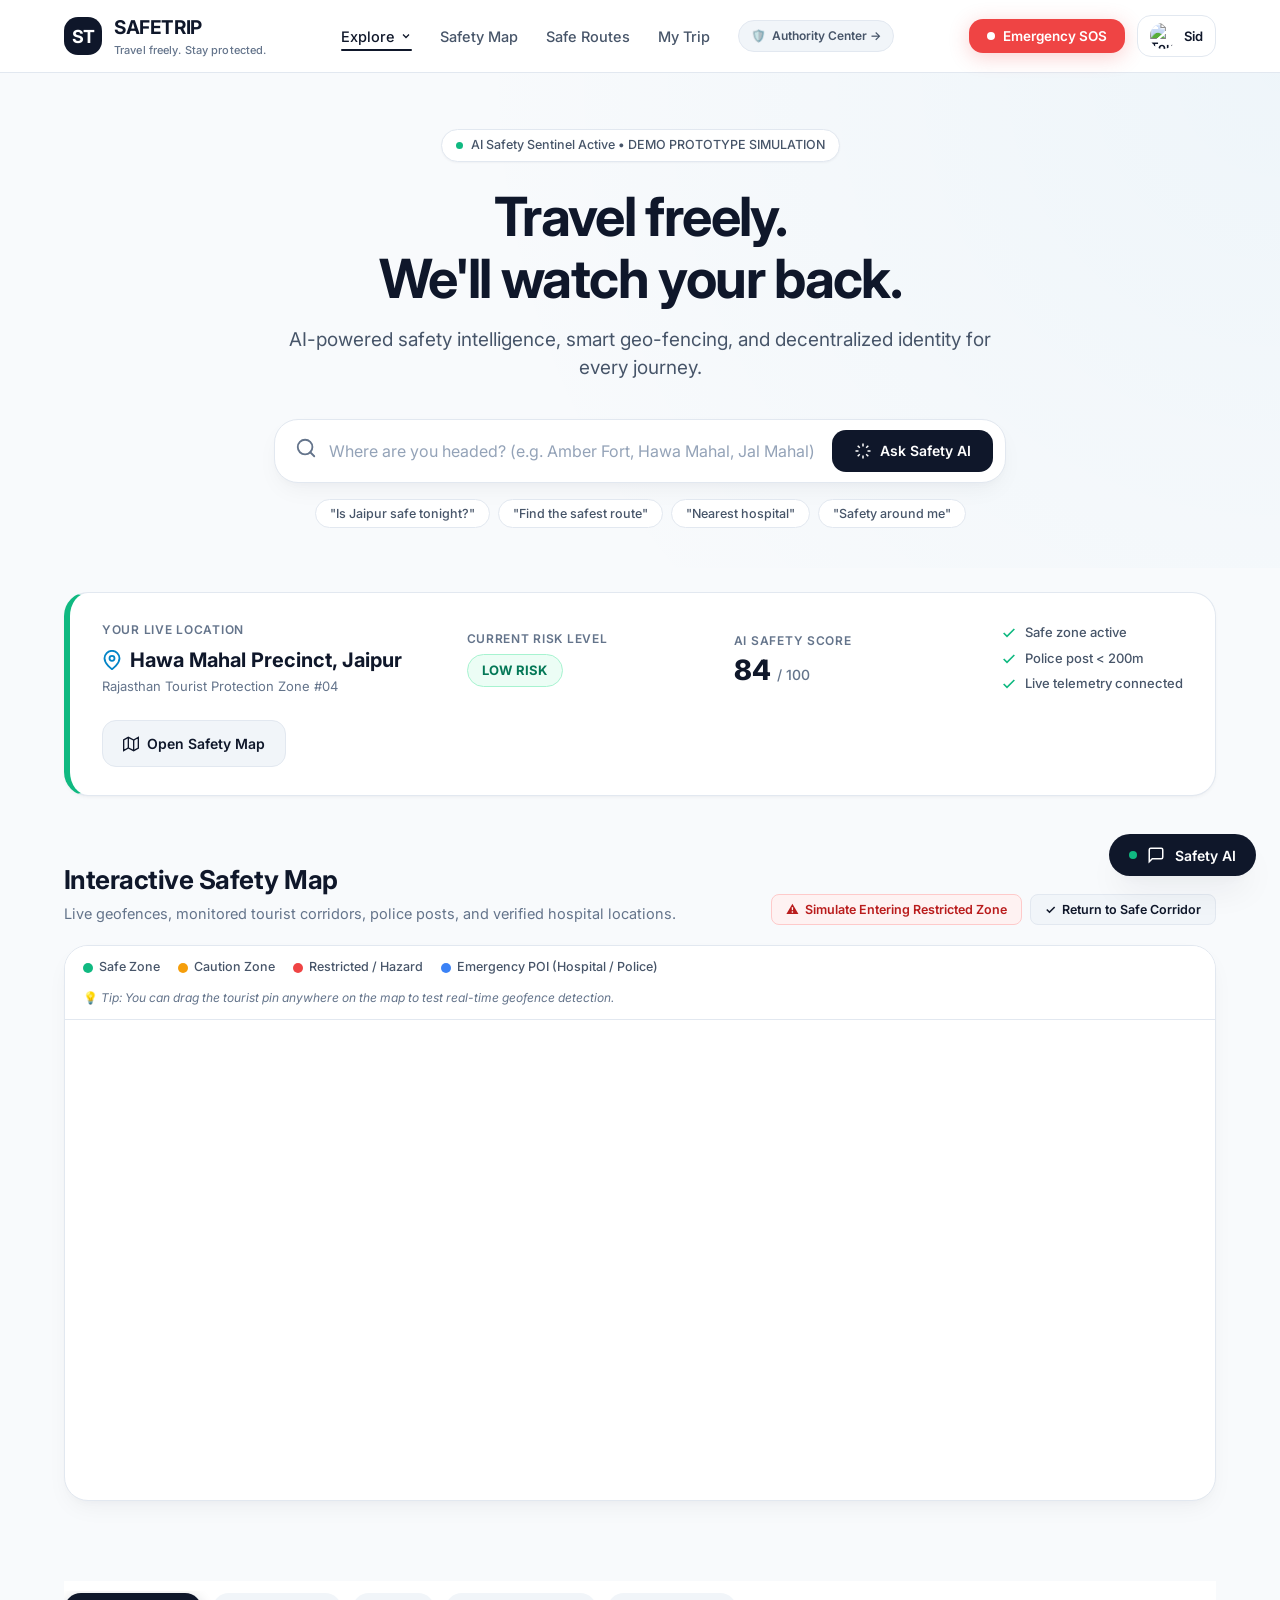
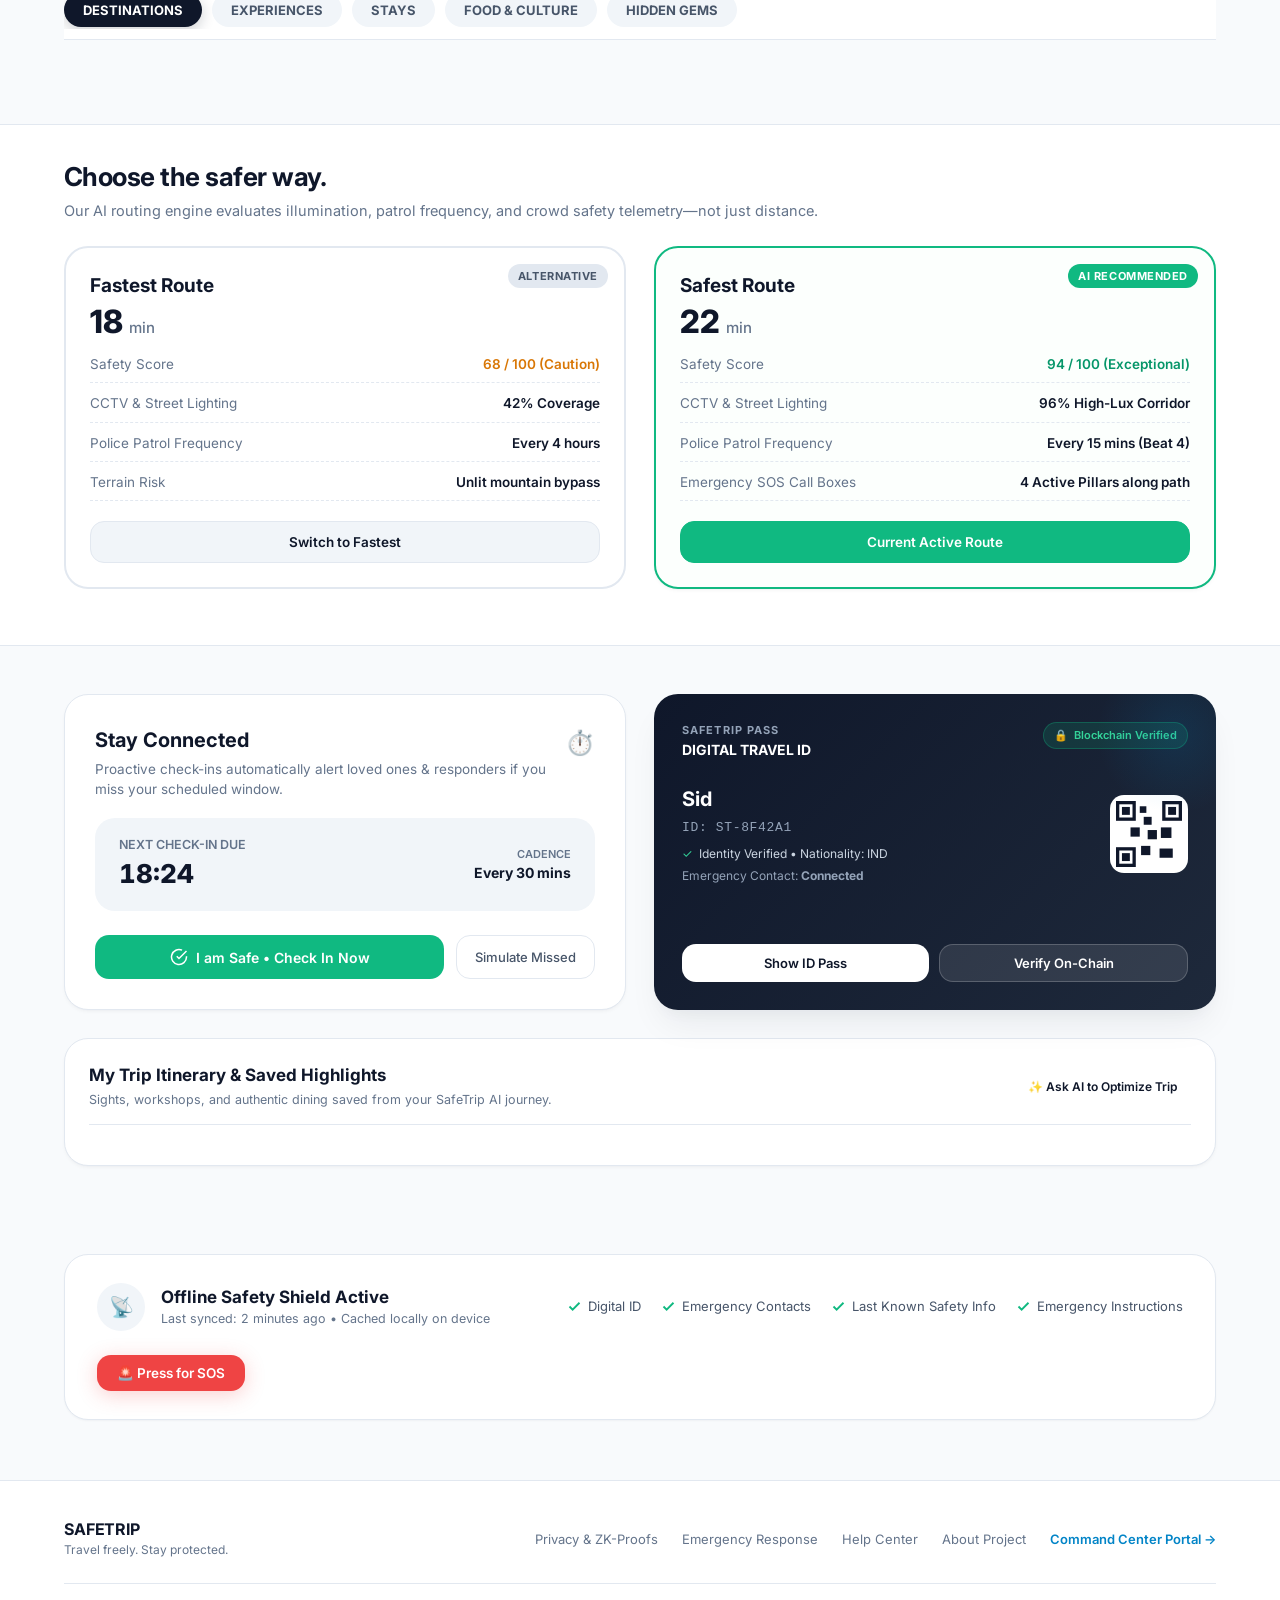
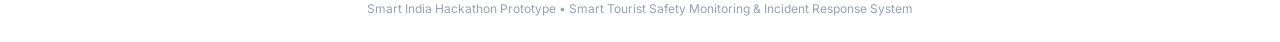
==== commit 8c36984f: "style(explore): use clean minimalist typography for category tabs" ====
--- a/index.html
+++ b/index.html
@@ -328,23 +328,18 @@
         <div class="explore-nav-bar" id="exploreNavBar" role="tablist" aria-label="Explore Travel Discovery Categories">
           <div class="explore-tabs-scroll">
             <button class="explore-nav-tab active" role="tab" aria-selected="true" data-category="destinations" onclick="selectExploreCategory('destinations')">
-              <span class="tab-icon">🏛️</span>
               <span class="tab-label">DESTINATIONS</span>
             </button>
             <button class="explore-nav-tab" role="tab" aria-selected="false" data-category="experiences" onclick="selectExploreCategory('experiences')">
-              <span class="tab-icon">🎨</span>
               <span class="tab-label">EXPERIENCES</span>
             </button>
             <button class="explore-nav-tab" role="tab" aria-selected="false" data-category="stays" onclick="selectExploreCategory('stays')">
-              <span class="tab-icon">🏨</span>
               <span class="tab-label">STAYS</span>
             </button>
             <button class="explore-nav-tab" role="tab" aria-selected="false" data-category="food" onclick="selectExploreCategory('food')">
-              <span class="tab-icon">🍲</span>
               <span class="tab-label">FOOD & CULTURE</span>
             </button>
             <button class="explore-nav-tab" role="tab" aria-selected="false" data-category="hidden-gems" onclick="selectExploreCategory('hidden-gems')">
-              <span class="tab-icon">💎</span>
               <span class="tab-label">HIDDEN GEMS</span>
             </button>
           </div>
